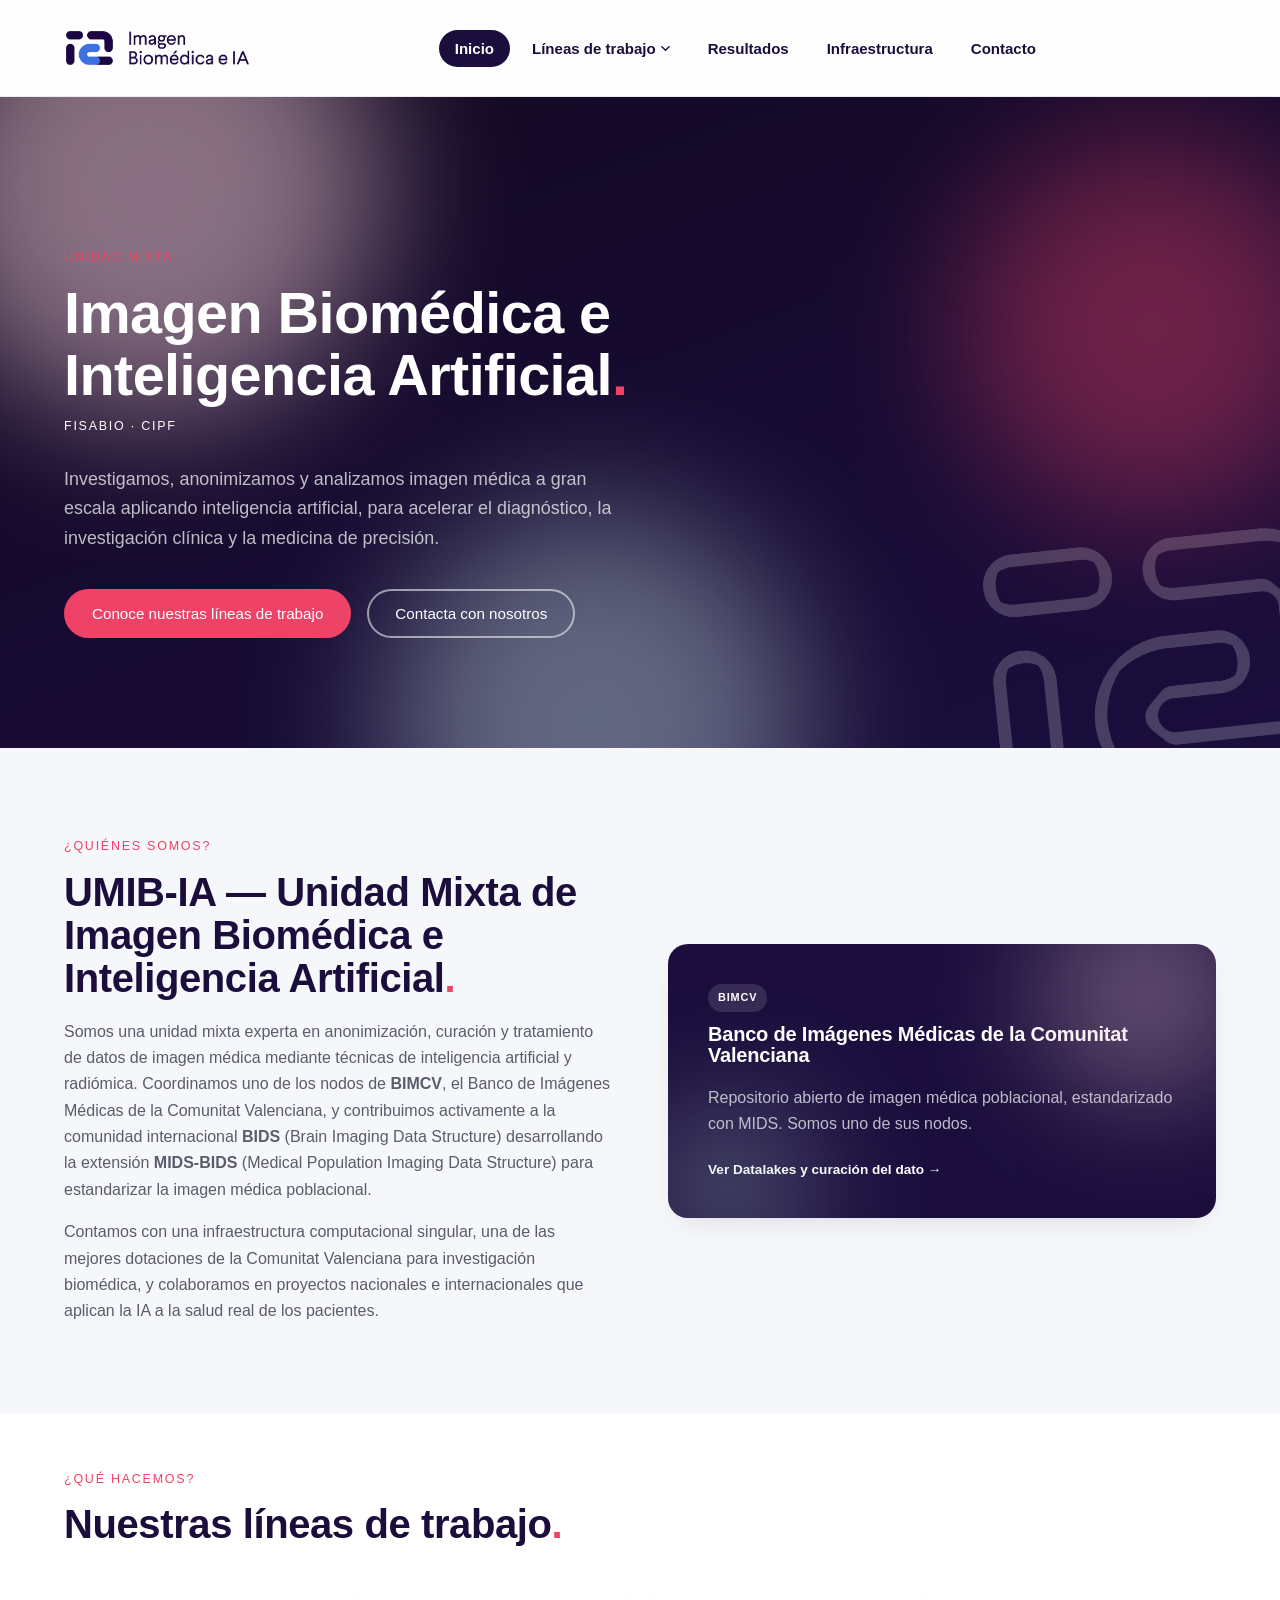
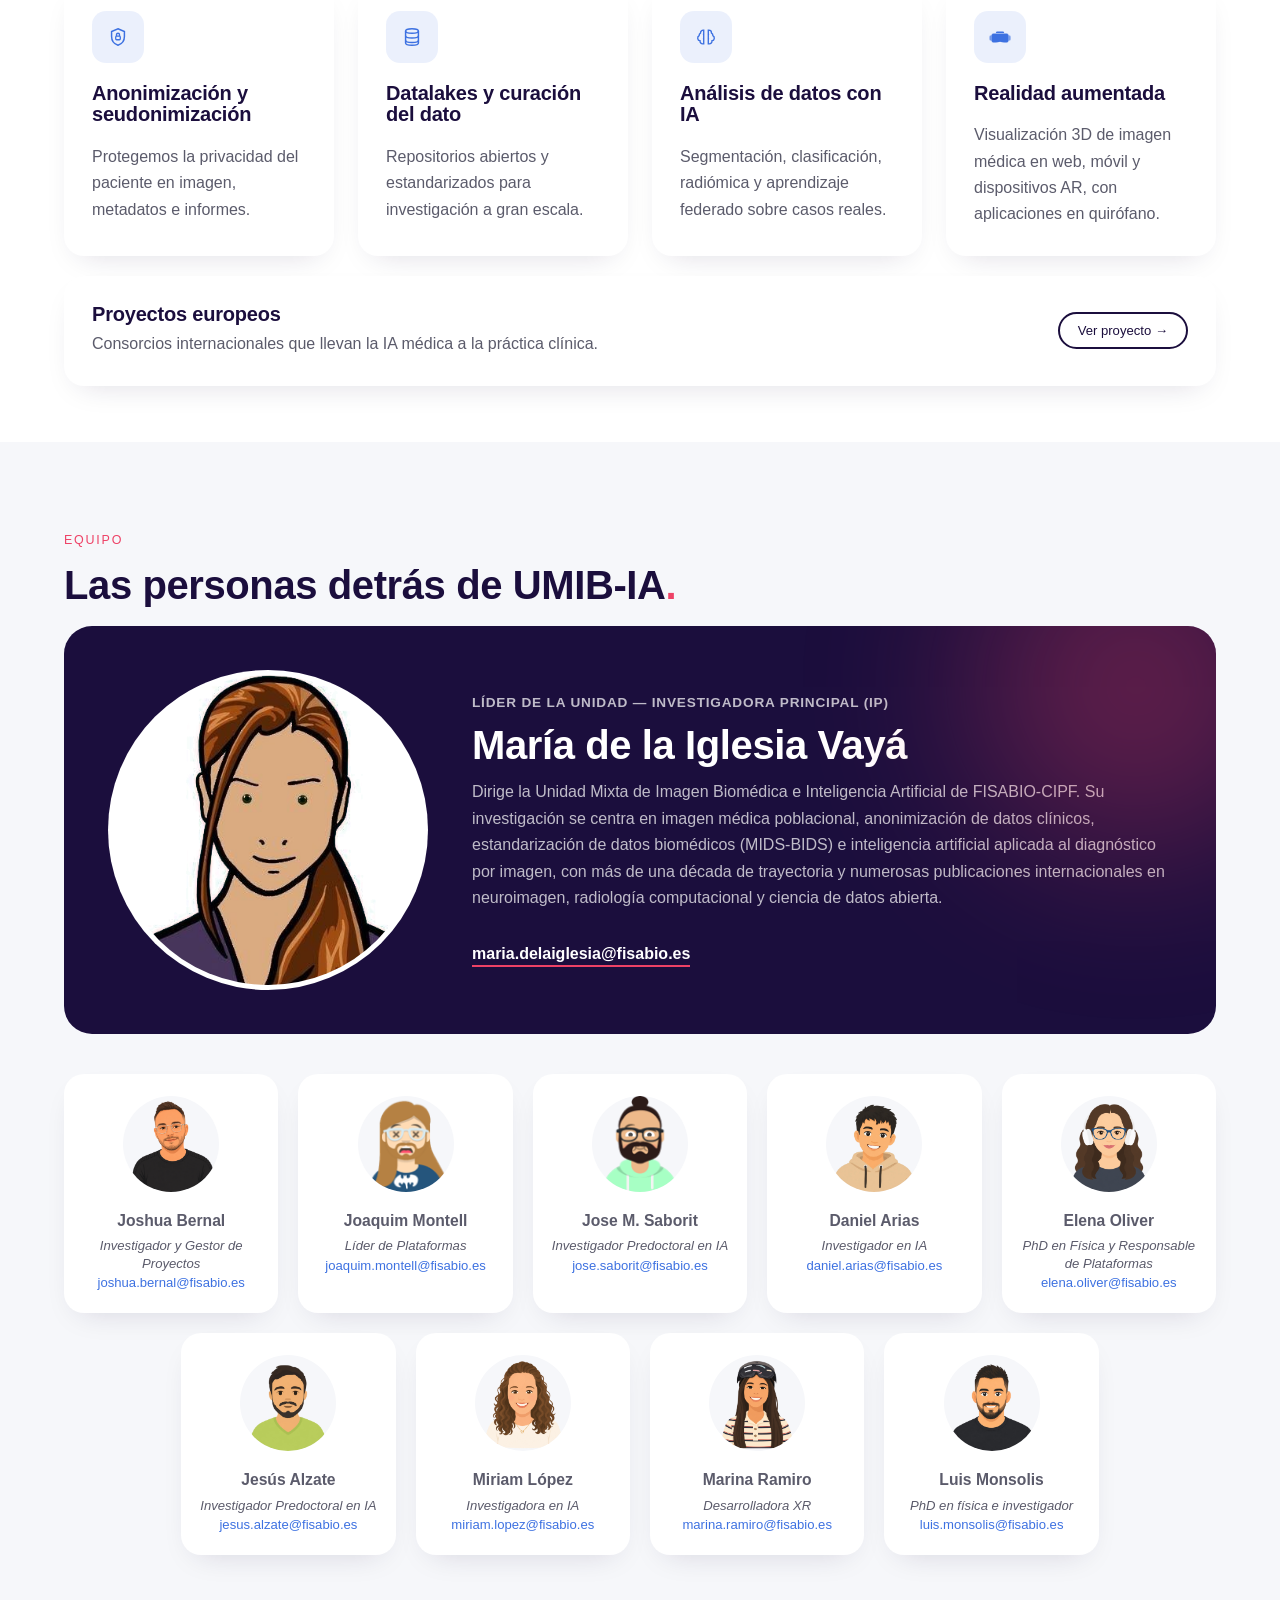
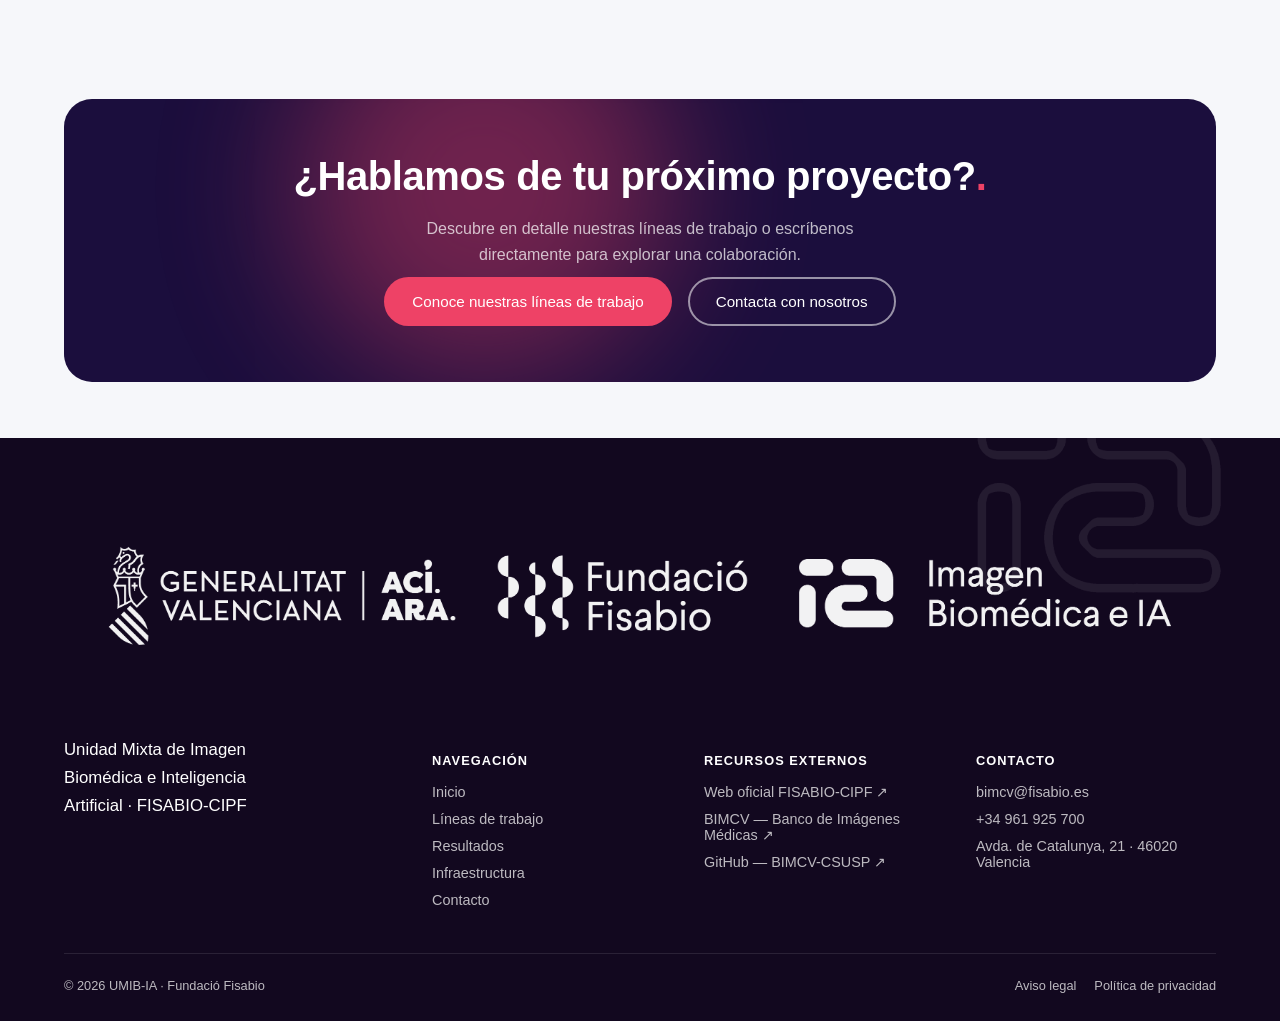
==== index.html @ a7b4ef49 "Añade páginas del sitio, estilos, equipo y assets de líneas de trabajo - Añade páginas principales (" ====
<!doctype html>
<html lang="es">
<head>
<meta charset="UTF-8">
<title>UMIB-IA — Imagen biomédica e inteligencia artificial · FISABIO-CIPF</title>
<meta name="description" content="UMIB-IA es la Unidad Mixta de Imagen Biomédica e Inteligencia Artificial de FISABIO-CIPF, experta en anonimización, curación y análisis de imagen médica mediante IA y radiómica. Es un nodo de BIMCV y desarrolla el estándar MIDS-BIDS.">
<meta name="viewport" content="width=device-width, initial-scale=1">
<link rel="icon" type="image/png" href="assets/marca/UMIBIA - color.png">
<link rel="stylesheet" href="css/styles.css">
</head>
<body>

<nav class="nav">
  <div class="wrap">
    <a href="index.html" class="nav__logo"><img src="assets/marca/UMIBIA - color.png" alt="UMIB-IA — Imagen Biomédica e IA"></a>
    <ul class="nav__links">
      <li class="nav__item"><a href="index.html" class="nav__link" aria-current="page">Inicio</a></li>
      <li class="nav__item">
        <a href="lineas-de-trabajo.html" class="nav__link">Líneas de trabajo
          <svg class="chev" viewBox="0 0 10 6" fill="none"><path d="M1 1l4 4 4-4" stroke="currentColor" stroke-width="1.6" stroke-linecap="round"/></svg>
        </a>
        <div class="nav__submenu">
          <a href="lineas-de-trabajo/anonimizacion.html">Anonimización y seudonimización</a>
          <a href="lineas-de-trabajo/datalakes.html">Datalakes y curación del dato</a>
          <a href="lineas-de-trabajo/analisis-ia.html">Análisis de datos con IA</a>
          <a href="lineas-de-trabajo/realidad-aumentada.html">Realidad aumentada</a>
          <a href="lineas-de-trabajo/proyectos-europeos.html">Proyectos europeos</a>
        </div>
      </li>
      <li class="nav__item"><a href="resultados.html" class="nav__link">Resultados</a></li>
      <li class="nav__item"><a href="infraestructura.html" class="nav__link">Infraestructura</a></li>
      <li class="nav__item"><a href="contacto.html" class="nav__link">Contacto</a></li>
    </ul>
    <button class="nav__burger" aria-label="Abrir menú" aria-expanded="false"><span></span><span></span><span></span></button>
  </div>
  <div class="nav__mobile">
    <a href="index.html">Inicio</a>
    <button class="nav__accordion-toggle" aria-expanded="false">
      Líneas de trabajo
      <svg width="10" height="6" viewBox="0 0 10 6" fill="none"><path d="M1 1l4 4 4-4" stroke="currentColor" stroke-width="1.6" stroke-linecap="round"/></svg>
    </button>
    <div class="nav__accordion-panel">
      <a href="lineas-de-trabajo.html">Ver todas las líneas →</a>
      <a href="lineas-de-trabajo/anonimizacion.html">Anonimización y seudonimización</a>
      <a href="lineas-de-trabajo/datalakes.html">Datalakes y curación del dato</a>
      <a href="lineas-de-trabajo/analisis-ia.html">Análisis de datos con IA</a>
      <a href="lineas-de-trabajo/realidad-aumentada.html">Realidad aumentada</a>
      <a href="lineas-de-trabajo/proyectos-europeos.html">Proyectos europeos</a>
    </div>
    <a href="resultados.html">Resultados</a>
    <a href="infraestructura.html">Infraestructura</a>
    <a href="contacto.html">Contacto</a>
  </div>
</nav>

<!-- ===================== HERO ===================== -->
<header class="cover hero">
  <div class="cover__blobs" aria-hidden="true"><img src="assets/marca/icon-outline-white.png" alt="" class="cover__mark">
    <div class="blob blob--1"></div><div class="blob blob--2"></div><div class="blob blob--3"></div>
  </div>
  <div class="wrap">
    <p class="eyebrow hero__eyebrow reveal">UNIDAD MIXTA</p>
    <h1 class="reveal dot-accent"><span class="hero-line">Imagen Biomédica e</span><br><span class="hero-line">Inteligencia Artificial</span></h1>
    <p class="hero__org reveal">FISABIO · CIPF</p>
    <p class="hero__subtitle reveal">Investigamos, anonimizamos y analizamos imagen médica a gran escala aplicando inteligencia artificial, para acelerar el diagnóstico, la investigación clínica y la medicina de precisión.</p>
    <div class="hero__ctas reveal">
      <a href="lineas-de-trabajo.html" class="btn btn-primary">Conoce nuestras líneas de trabajo</a>
      <a href="contacto.html" class="btn btn-outline-light">Contacta con nosotros</a>
    </div>
  </div>
</header>

<!-- ===================== QUIÉNES SOMOS ===================== -->
<section class="section">
  <div class="wrap split">
    <div class="reveal">
      <p class="eyebrow">¿QUIÉNES SOMOS?</p>
      <h2 class="dot-accent">UMIB-IA — Unidad Mixta de Imagen Biomédica e Inteligencia Artificial</h2>
      <p>Somos una unidad mixta experta en anonimización, curación y tratamiento de datos de imagen médica mediante técnicas de inteligencia artificial y radiómica. Coordinamos uno de los nodos de <strong>BIMCV</strong>, el Banco de Imágenes Médicas de la Comunitat Valenciana, y contribuimos activamente a la comunidad internacional <strong>BIDS</strong> (Brain Imaging Data Structure) desarrollando la extensión <strong>MIDS-BIDS</strong> (Medical Population Imaging Data Structure) para estandarizar la imagen médica poblacional.</p>
      <p>Contamos con una infraestructura computacional singular, una de las mejores dotaciones de la Comunitat Valenciana para investigación biomédica, y colaboramos en proyectos nacionales e internacionales que aplican la IA a la salud real de los pacientes.</p>
    </div>
    <div class="reveal" aria-hidden="true">
      <div class="card" style="background:var(--navy-800);color:#fff;position:relative;overflow:hidden;padding:40px;">
        <div style="position:absolute;width:220px;height:220px;border-radius:50%;background:var(--rose);filter:blur(60px);opacity:.35;top:-60px;right:-40px;"></div>
        <div style="position:absolute;width:180px;height:180px;border-radius:50%;background:var(--skyblue);filter:blur(60px);opacity:.3;bottom:-60px;left:-30px;"></div>
        <p class="tag" style="background:rgba(255,255,255,0.12);color:#fff;">BIMCV</p>
        <h3 style="color:#fff;">Banco de Imágenes Médicas de la Comunitat Valenciana</h3>
        <p style="color:var(--text-on-dark-secondary);">Repositorio abierto de imagen médica poblacional, estandarizado con MIDS. Somos uno de sus nodos.</p>
        <a href="lineas-de-trabajo/datalakes.html" class="link-ext" style="color:#fff;margin-top:8px;display:inline-flex;">Ver Datalakes y curación del dato →</a>
      </div>
    </div>
  </div>
</section>

<!-- ===================== QUÉ HACEMOS ===================== -->
<section class="section section--tight" style="background:var(--card);">
  <div class="wrap">
    <p class="eyebrow reveal">¿QUÉ HACEMOS?</p>
    <h2 class="reveal dot-accent">Nuestras líneas de trabajo</h2>
    <div class="grid grid-4 stagger" style="margin-top:36px;">
      <a href="lineas-de-trabajo/anonimizacion.html" class="card line-card reveal">
        <div class="line-card__icon"><svg width="22" height="22" viewBox="0 0 24 24" fill="none"><path d="M12 3l7 3v5.5c0 4.6-3 8.2-7 9.5-4-1.3-7-4.9-7-9.5V6l7-3z" stroke="currentColor" stroke-width="1.6"/><rect x="9.5" y="11" width="5" height="4" rx="1" stroke="currentColor" stroke-width="1.4"/><path d="M10.3 11V9.6a1.7 1.7 0 0 1 3.4 0V11" stroke="currentColor" stroke-width="1.4"/></svg></div>
        <h3>Anonimización y seudonimización</h3>
        <p>Protegemos la privacidad del paciente en imagen, metadatos e informes.</p>
      </a>
      <a href="lineas-de-trabajo/datalakes.html" class="card line-card reveal">
        <div class="line-card__icon"><svg width="22" height="22" viewBox="0 0 24 24" fill="none"><ellipse cx="12" cy="5.5" rx="7" ry="2.5" stroke="currentColor" stroke-width="1.6"/><path d="M5 5.5v5c0 1.4 3.1 2.5 7 2.5s7-1.1 7-2.5v-5" stroke="currentColor" stroke-width="1.6"/><path d="M5 10.5v5c0 1.4 3.1 2.5 7 2.5s7-1.1 7-2.5v-5" stroke="currentColor" stroke-width="1.6"/><path d="M5 15.5v3c0 1.4 3.1 2.5 7 2.5s7-1.1 7-2.5v-3" stroke="currentColor" stroke-width="1.6"/></svg></div>
        <h3>Datalakes y curación del dato</h3>
        <p>Repositorios abiertos y estandarizados para investigación a gran escala.</p>
      </a>
      <a href="lineas-de-trabajo/analisis-ia.html" class="card line-card reveal">
        <div class="line-card__icon"><svg width="22" height="22" viewBox="0 0 24 24" fill="none"><path d="M9 4.5a3 3 0 0 0-3 3v.2A3 3 0 0 0 4.5 10.5a3 3 0 0 0 1 5.6 3 3 0 0 0 3 3.4h1V4.5H9z" stroke="currentColor" stroke-width="1.5"/><path d="M15 4.5a3 3 0 0 1 3 3v.2a3 3 0 0 1 1.5 2.8 3 3 0 0 1-1 5.6 3 3 0 0 1-3 3.4h-1V4.5h.5z" stroke="currentColor" stroke-width="1.5"/><circle cx="9.2" cy="9" r=".7" fill="currentColor"/><circle cx="14.8" cy="9" r=".7" fill="currentColor"/><circle cx="9.2" cy="14" r=".7" fill="currentColor"/><circle cx="14.8" cy="14" r=".7" fill="currentColor"/></svg></div>
        <h3>Análisis de datos con IA</h3>
        <p>Segmentación, clasificación, radiómica y aprendizaje federado sobre casos reales.</p>
      </a>
      <!-- <a href="lineas-de-trabajo/realidad-aumentada.html" class="card line-card reveal">
        <div class="line-card__icon"><svg width="22" height="22" viewBox="0 0 24 24" fill="none"><rect x="2" y="9" width="20" height="6" rx="3" stroke="currentColor" stroke-width="1.6"/><circle cx="7.5" cy="12" r="1.7" stroke="currentColor" stroke-width="1.3"/><circle cx="16.5" cy="12" r="1.7" stroke="currentColor" stroke-width="1.3"/><path d="M2 11.3l-1.6-.4M22 11.3l1.6-.4" stroke="currentColor" stroke-width="1.4" stroke-linecap="round"/><path d="M6.3 10.8h2.4M15.3 10.8h2.4" stroke="currentColor" stroke-width=".9" stroke-linecap="round"/></svg></div>
        <h3>Realidad aumentada</h3>
        <p>Visualización 3D de imagen médica en web, móvil y dispositivos AR, con aplicaciones en quirófano.</p>
      </a> -->
      <a href="lineas-de-trabajo/realidad-aumentada.html" class="card line-card reveal">
        <div class="line-card__icon">
          <span class="icon-mask" role="img" aria-label="Realidad Aumentada" style="-webkit-mask-image:url('assets/linea-4-realidad-aumentada/ar.png');mask-image:url('assets/linea-4-realidad-aumentada/ar.png');"></span>
        </div>
        <h3>Realidad aumentada</h3>
        <p>Visualización 3D de imagen médica en web, móvil y dispositivos AR, con aplicaciones en quirófano.</p>
      </a>
    </div>
    <div class="reveal" style="margin-top:20px;">
      <a href="lineas-de-trabajo/proyectos-europeos.html" class="card" style="display:flex;align-items:center;justify-content:space-between;gap:20px;flex-wrap:wrap;">
        <div>
          <h3 style="margin-bottom:6px;">Proyectos europeos</h3>
          <p style="margin:0;">Consorcios internacionales que llevan la IA médica a la práctica clínica.</p>
        </div>
        <span class="btn btn-outline-dark btn-sm">Ver proyecto →</span>
      </a>
    </div>
  </div>
</section>

<!-- ===================== EQUIPO ===================== -->
<section class="section">
  <div class="wrap">
    <p class="eyebrow reveal">EQUIPO</p>
    <h2 class="reveal dot-accent">Las personas detrás de UMIB-IA</h2>

    <div class="team-lead reveal">
      <div class="team-lead__portrait">
        <img src="assets/equipo/maria-de-la-iglesia-vaya.png" alt="María de la Iglesia Vayá">
      </div>
      <div>
        <p class="team-lead__role">Líder de la Unidad — Investigadora Principal (IP)</p>
        <h2>María de la Iglesia Vayá</h2>
        <p>Dirige la Unidad Mixta de Imagen Biomédica e Inteligencia Artificial de FISABIO-CIPF. Su investigación se centra en imagen médica poblacional, anonimización de datos clínicos, estandarización de datos biomédicos (MIDS-BIDS) e inteligencia artificial aplicada al diagnóstico por imagen, con más de una década de trayectoria y numerosas publicaciones internacionales en neuroimagen, radiología computacional y ciencia de datos abierta.</p>
        <a href="mailto:maria.delaiglesia@fisabio.es" class="team-lead__email">maria.delaiglesia@fisabio.es</a>
      </div>
    </div>

    <div class="team-grid stagger">
      <div class="card team-card reveal">
        <div class="team-card__portrait"><img src="assets/equipo/joshua-bernal.png" alt="Joshua Bernal"></div>
        <p class="team-card__name">Joshua Bernal</p><p class="team-card__role">Investigador y Gestor de Proyectos</p><p class="team-card__email">joshua.bernal@fisabio.es</p>
      </div>
      <div class="card team-card reveal">
        <div class="team-card__portrait"><img src="assets/equipo/joaquim-montell.png" alt="Joaquim Montell"></div>
        <p class="team-card__name">Joaquim Montell</p><p class="team-card__role">Líder de Plataformas</p><p class="team-card__email">joaquim.montell@fisabio.es</p>
      </div>
      <div class="card team-card reveal">
        <div class="team-card__portrait"><img src="assets/equipo/jose-m-saborit.png" alt="Jose M. Saborit"></div>
        <p class="team-card__name">Jose M. Saborit</p><p class="team-card__role">Investigador Predoctoral en IA</p><p class="team-card__email">jose.saborit@fisabio.es</p>
      </div>
      <div class="card team-card reveal">
        <div class="team-card__portrait"><img src="assets/equipo/daniel-arias.png" alt="Daniel Arias"></div>
        <p class="team-card__name">Daniel Arias</p><p class="team-card__role">Investigador en IA</p><p class="team-card__email">daniel.arias@fisabio.es</p>
      </div>
      <!-- <div class="card team-card reveal">
        <div class="team-card__portrait"><img src="assets/equipo/isabel.png" alt="Isabel Echeverri"></div>
        <p class="team-card__name">Isabel</p><p class="team-card__role">Cargo — pendiente</p><p class="team-card__email">isabel@fisabio.es</p>
      </div>
      <div class="card team-card reveal">
        <div class="team-card__portrait"><img src="assets/equipo/marisa-caparros.png" alt="Marisa Caparrós"></div>
        <p class="team-card__name">Marisa Caparrós</p><p class="team-card__role">Cargo — pendiente</p><p class="team-card__email">marisa.caparros@fisabio.es</p>
      </div> -->
      <div class="card team-card reveal">
        <div class="team-card__portrait"><img src="assets/equipo/elena-oliver.png" alt="Elena Oliver"></div>
        <p class="team-card__name">Elena Oliver</p><p class="team-card__role">PhD en Física y Responsable de Plataformas</p><p class="team-card__email">elena.oliver@fisabio.es</p>
      </div>
      <div class="card team-card reveal">
        <div class="team-card__portrait"><img src="assets/equipo/jesus-alzate.png" alt="Jesús Alzate"></div>
        <p class="team-card__name">Jesús Alzate</p><p class="team-card__role">Investigador Predoctoral en IA</p><p class="team-card__email">jesus.alzate@fisabio.es</p>
      </div>
      <div class="card team-card reveal">
        <div class="team-card__portrait"><img src="assets/equipo/miriam-lopez.png" alt="Miriam López"></div>
        <p class="team-card__name">Miriam López</p><p class="team-card__role">Investigadora en IA</p><p class="team-card__email">miriam.lopez@fisabio.es</p>
      </div>
      <div class="card team-card reveal">
        <div class="team-card__portrait"><img src="assets/equipo/marina-ramiro.png" alt="Marina Ramiro"></div>
        <p class="team-card__name">Marina Ramiro</p><p class="team-card__role">Desarrolladora XR</p><p class="team-card__email">marina.ramiro@fisabio.es</p>
      </div>
      <div class="card team-card reveal">
        <div class="team-card__portrait"><img src="assets/equipo/luis-monsolis.png" alt="Luis Monsolis"></div>
        <p class="team-card__name">Luis Monsolis</p><p class="team-card__role">PhD en física e investigador</p><p class="team-card__email">luis.monsolis@fisabio.es</p>
      </div>
      <!-- <div class="card team-card reveal">
        <div class="team-card__portrait"><img src="assets/equipo/luis-artieda.png" alt="Luis Artieda"></div>
        <p class="team-card__name">Luis Artieda</p><p class="team-card__role">Cargo — pendiente</p><p class="team-card__email">luis.artieda@fisabio.es</p>
      </div> -->
    </div>
  </div>
</section>

<!-- ===================== CTA FINAL ===================== -->
<section class="section section--tight">
  <div class="wrap">
    <div class="cta-band reveal">
      <div class="cover__blobs" aria-hidden="true"><div class="blob blob--2" style="top:-100px;left:20%;"></div></div>
      <h2 class="dot-accent">¿Hablamos de tu próximo proyecto?</h2>
      <p style="color:var(--text-on-dark-secondary);max-width:52ch;margin:0 auto 8px;">Descubre en detalle nuestras líneas de trabajo o escríbenos directamente para explorar una colaboración.</p>
      <div class="cta-band__actions">
        <a href="lineas-de-trabajo.html" class="btn btn-primary">Conoce nuestras líneas de trabajo</a>
        <a href="contacto.html" class="btn btn-outline-light">Contacta con nosotros</a>
      </div>
    </div>
  </div>
</section>

<!-- ===================== FOOTER ===================== -->
<footer class="footer"><img src="assets/marca/icon-outline-white.png" alt="" class="footer__mark">
  <div class="wrap">
    <div class="footer__logos">
      <img src="assets/marca/Convivencia 1 - UMIBIA - blanco - sin Barra.png" alt="Generalitat Valenciana · ACI·ARA · Fundació Fisabio · Imagen Biomédica e IA">
    </div>
    <div class="footer__grid">
      <div><p class="footer__tagline">Unidad Mixta de Imagen Biomédica e Inteligencia Artificial · FISABIO-CIPF</p></div>
      <div>
        <h4>Navegación</h4>
        <ul>
          <li><a href="index.html">Inicio</a></li>
          <li><a href="lineas-de-trabajo.html">Líneas de trabajo</a></li>
          <li><a href="resultados.html">Resultados</a></li>
          <li><a href="infraestructura.html">Infraestructura</a></li>
          <li><a href="contacto.html">Contacto</a></li>
        </ul>
      </div>
      <div>
        <h4>Recursos externos</h4>
        <ul>
          <li><a href="https://fisabio.san.gva.es/es/apoyo-a-la-investigacion/plataformas-y-servicios-cientifico-tecnicos/servicios-cientifico-tecnologicos/fisabio-cipf/" target="_blank" rel="noopener">Web oficial FISABIO-CIPF ↗</a></li>
          <li><a href="https://bimcv.cipf.es/" target="_blank" rel="noopener">BIMCV — Banco de Imágenes Médicas ↗</a></li>
          <li><a href="https://github.com/BIMCV-CSUSP" target="_blank" rel="noopener">GitHub — BIMCV-CSUSP ↗</a></li>
        </ul>
      </div>
      <div>
        <h4>Contacto</h4>
        <ul>
          <li><a href="mailto:bimcv@fisabio.es">bimcv@fisabio.es</a></li>
          <li>+34 961 925 700</li>
          <li>Avda. de Catalunya, 21 · 46020 Valencia</li>
        </ul>
      </div>
    </div>
    <div class="footer__bottom">
      <span>© <span data-year>2026</span> UMIB-IA · Fundació Fisabio</span>
      <span><a href="https://fisabio.san.gva.es/es/aviso-legal/" target="_blank" rel="noopener">Aviso legal</a><a href="https://fisabio.san.gva.es/es/fisabio/fisabio-abierta-portal-de-transparencia/proteccion-de-datos-y-privacidad/ejercicio-de-derechos/" target="_blank" rel="noopener">Política de privacidad</a></span>
    </div>
  </div>
</footer>

<script src="js/main.js"></script>
</body>
</html>
---- css/styles.css ----
/* ==========================================================================
   UMIB-IA — Unidad Mixta de Imagen Biomédica e Inteligencia Artificial
   Hoja de estilos global
   Paleta: navy #170B33/#1B0643 (extraído del logotipo oficial) + azul de marca
   #3D71E1 (color real del icono "i2") + coral/rosa/azul-gris como acentos
   decorativos secundarios (lectura del PDF corporativo, Sección 2 del README).
   ========================================================================== */

:root{
  /* Marca */
  --navy-950: #12081F;
  --navy-900: #170B33;
  --navy-800: #1B0E3D;
  --navy-700: #241457;
  --blue-brand: #3D71E1;
  --blue-brand-light: #6E97EB;
  --coral: #EE4266;
  --coral-dark: #D6335A;
  --rose: #E8C4CE;
  --skyblue: #B9D3D9;

  /* Superficies */
  --bg-light: #F6F7FA;
  --card: #FFFFFF;
  --border: rgba(27,14,61,0.08);

  /* Texto */
  --text-dark: #1B0E3D;
  --text-secondary: #5B5B6B;
  --text-on-dark: #FFFFFF;
  --text-on-dark-secondary: rgba(255,255,255,0.72);

  /* Tipografía */
  --font-display: "Arial Black", "Helvetica Neue", Arial, sans-serif;
  --font-body: "Helvetica Neue", Arial, sans-serif;

  /* Ritmo */
  --radius-card: 20px;
  --radius-pill: 999px;
  --shadow-card: 0 12px 32px -16px rgba(27,14,61,0.18);
  --shadow-card-hover: 0 20px 44px -16px rgba(27,14,61,0.28);
  --maxw: 1200px;

  --dur: 420ms;
  --ease: cubic-bezier(.22,.61,.36,1);
}

@media (prefers-reduced-motion: reduce){
  :root{ --dur: 1ms; }
}

*, *::before, *::after{ box-sizing: border-box; }
html{ scroll-behavior: smooth; }
@media (prefers-reduced-motion: reduce){ html{ scroll-behavior: auto; } }

body{
  margin: 0;
  font-family: var(--font-body);
  color: var(--text-dark);
  background: var(--bg-light);
  -webkit-font-smoothing: antialiased;
  overflow-x: hidden;
}

img{ max-width: 100%; display: block; }
a{ color: inherit; text-decoration: none; }
ul{ margin: 0; padding: 0; list-style: none; }
button{ font-family: inherit; }

.wrap{
  max-width: var(--maxw);
  margin: 0 auto;
  padding: 0 24px;
}

.eyebrow{
  display: inline-flex;
  align-items: center;
  gap: 8px;
  font-family: var(--font-display);
  font-size: 12.5px;
  letter-spacing: 0.14em;
  text-transform: uppercase;
  color: var(--coral);
  margin: 0 0 14px;
}

h1, h2, h3{
  font-family: var(--font-display);
  font-weight: 900;
  line-height: 1.08;
  margin: 0 0 18px;
  letter-spacing: -0.01em;
}
h1{ font-size: clamp(2.1rem, 4.6vw, 3.6rem); }
h2{ font-size: clamp(1.7rem, 3.2vw, 2.5rem); }
h3{ font-size: 1.25rem; }

.dot-accent::after{
  content: ".";
  color: var(--coral);
}

p{ line-height: 1.65; color: var(--text-secondary); margin: 0 0 16px; }
p:last-child{ margin-bottom: 0; }

.section{ padding: 88px 0; }
.section--tight{ padding: 56px 0; }

/* ---------- Botones ---------- */
.btn{
  display: inline-flex;
  align-items: center;
  gap: 8px;
  font-family: var(--font-display);
  font-size: 0.95rem;
  padding: 14px 26px;
  border-radius: var(--radius-pill);
  border: 2px solid transparent;
  cursor: pointer;
  transition: transform var(--dur) var(--ease), box-shadow var(--dur) var(--ease), background var(--dur) var(--ease), color var(--dur) var(--ease);
  white-space: nowrap;
}
.btn:hover{ transform: translateY(-2px); }
.btn-primary{ background: var(--coral); color: #fff; }
.btn-primary:hover{ background: var(--coral-dark); box-shadow: 0 10px 24px -8px rgba(238,66,102,0.55); }
.btn-outline-light{ border-color: rgba(255,255,255,0.55); color: #fff; }
.btn-outline-light:hover{ background: rgba(255,255,255,0.12); }
.btn-outline-dark{ border-color: var(--navy-800); color: var(--navy-800); }
.btn-outline-dark:hover{ background: var(--navy-800); color: #fff; }
.btn-ghost-blue{ background: var(--blue-brand); color: #fff; }
.btn-ghost-blue:hover{ background: var(--navy-800); }
.btn-sm{ padding: 9px 18px; font-size: 0.82rem; }

/* ==========================================================================
   NAVEGACIÓN
   ========================================================================== */
.nav{
  position: sticky;
  top: 0;
  z-index: 100;
  background: rgba(255,255,255,0.85);
  backdrop-filter: blur(10px);
  -webkit-backdrop-filter: blur(10px);
  border-bottom: 1px solid var(--border);
}
.nav .wrap{
  display: flex;
  align-items: center;
  justify-content: space-between;
  height: 96px;
  gap: 24px;
}
.nav__logo{ flex-shrink: 0; }
.nav__logo img{ height: 38px; width: auto; display: block; }
.nav__links{
  display: flex;
  align-items: center;
  gap: 6px;
  flex: 1;
  justify-content: center;
}
.nav__item{ position: relative; }
.nav__link{
  display: flex;
  align-items: center;
  gap: 5px;
  padding: 10px 16px;
  border-radius: var(--radius-pill);
  font-size: 0.94rem;
  font-weight: 700;
  color: var(--text-dark);
  transition: background var(--dur) var(--ease), color var(--dur) var(--ease);
}
.nav__link:hover, .nav__link[aria-current="page"]{ background: var(--navy-800); color: #fff; }
.nav__link .chev{ width: 9px; height: 9px; transition: transform var(--dur) var(--ease); }
.nav__item:hover .nav__link .chev{ transform: rotate(180deg); }

.nav__submenu{
  position: absolute;
  top: calc(100% + 10px);
  left: 50%;
  transform: translateX(-50%) translateY(6px);
  min-width: 300px;
  background: var(--card);
  border-radius: 16px;
  box-shadow: var(--shadow-card-hover);
  padding: 10px;
  opacity: 0;
  visibility: hidden;
  transition: opacity var(--dur) var(--ease), transform var(--dur) var(--ease), visibility var(--dur);
}
.nav__item:hover .nav__submenu{
  opacity: 1;
  visibility: visible;
  transform: translateX(-50%) translateY(0);
}
.nav__submenu a{
  display: block;
  padding: 11px 14px;
  border-radius: 10px;
  font-size: 0.9rem;
  font-weight: 600;
  color: var(--text-dark);
}
.nav__submenu a:hover{ background: var(--bg-light); color: var(--blue-brand); }

.nav__mobile{ display: none; }
.nav__burger{
  display: none;
  width: 40px; height: 40px;
  border: none; background: transparent;
  cursor: pointer;
  flex-direction: column;
  align-items: center; justify-content: center;
  gap: 5px;
}
.nav__burger span{ width: 22px; height: 2px; background: var(--navy-800); border-radius: 2px; transition: transform var(--dur) var(--ease), opacity var(--dur) var(--ease); }
.nav__burger[aria-expanded="true"] span:nth-child(1){ transform: translateY(7px) rotate(45deg); }
.nav__burger[aria-expanded="true"] span:nth-child(2){ opacity: 0; }
.nav__burger[aria-expanded="true"] span:nth-child(3){ transform: translateY(-7px) rotate(-45deg); }

@media (max-width: 900px){
  .nav__links{ display: none; }
  .nav__burger{ display: flex; }
  .nav__mobile{
    display: block;
    position: fixed; inset: 96px 0 0 0;
    background: var(--card);
    padding: 12px 20px 32px;
    overflow-y: auto;
    transform: translateY(-8px);
    opacity: 0;
    visibility: hidden;
    transition: opacity var(--dur) var(--ease), transform var(--dur) var(--ease), visibility var(--dur);
    z-index: 99;
  }
  .nav__mobile.is-open{ opacity: 1; visibility: visible; transform: translateY(0); }
  .nav__mobile a, .nav__mobile button{
    width: 100%; text-align: left;
    display: flex; align-items: center; justify-content: space-between;
    padding: 16px 4px; font-weight: 700; font-size: 1.05rem;
    border-bottom: 1px solid var(--border);
    background: none; border-left: none; border-right: none; border-top: none;
    color: var(--text-dark); cursor: pointer;
  }
  .nav__mobile .nav__accordion-panel{
    max-height: 0; overflow: hidden;
    transition: max-height var(--dur) var(--ease);
  }
  .nav__mobile .nav__accordion-panel.is-open{ max-height: 480px; }
  .nav__mobile .nav__accordion-panel a{ padding-left: 18px; font-weight: 500; font-size: 0.96rem; border-bottom: none; }
}

/* ==========================================================================
   HERO / PORTADAS OSCURAS
   ========================================================================== */
.cover{
  position: relative;
  background: linear-gradient(160deg, var(--navy-950), var(--navy-900) 55%, var(--navy-800));
  color: #fff;
  overflow: hidden;
  isolation: isolate;
}
.cover__blobs{ position: absolute; inset: 0; z-index: -1; }
.blob{
  position: absolute;
  border-radius: 50%;
  filter: blur(70px);
  opacity: 0.55;
}
.blob--1{ width: 460px; height: 460px; background: var(--rose); top: -140px; left: -80px; }
.blob--2{ width: 380px; height: 380px; background: var(--coral); top: 40px; right: -60px; opacity: 0.4; }
.blob--3{ width: 420px; height: 420px; background: var(--skyblue); bottom: -180px; left: 30%; opacity: 0.45; }

/* Marca decorativa: icono "i2" en versión de solo contorno (sin texto),
   usado como motivo gráfico de fondo — ver Sección 2.3 del README. */
.cover__mark{
  position: absolute;
  width: 340px;
  height: auto;
  right: -70px;
  bottom: -50px;
  opacity: 0.16;
  transform: rotate(-6deg);
  pointer-events: none;
}
.footer__mark{
  position: absolute;
  width: 260px;
  height: auto;
  right: 4%;
  top: -30px;
  opacity: 0.08;
  pointer-events: none;
}

.hero{ padding: 150px 0 110px; }
.hero .cover__mark{ width: 380px; right: -80px; bottom: -60px; opacity: 0.2; }
.hero-line{ white-space: nowrap; }
@media (max-width: 480px){
  .hero-line{ white-space: normal; }
}
.hero__eyebrow{ color: var(--coral); }
.hero h1{ color: #fff; max-width: 15ch; }
.hero__org{
  font-family: var(--font-display);
  font-size: 12.5px;
  letter-spacing: 0.14em;
  text-transform: uppercase;
  color: #fff;
  margin: -8px 0 28px;
}
.hero__subtitle{ color: var(--text-on-dark-secondary); max-width: 56ch; font-size: 1.12rem; margin-bottom: 36px; }
.hero__ctas{ display: flex; gap: 16px; flex-wrap: wrap; }

.page-cover{ padding: 118px 0 76px; }
.page-cover h1{ color: #fff; max-width: 22ch; }
.page-cover__intro{ color: var(--text-on-dark-secondary); max-width: 62ch; font-size: 1.08rem; }
.page-cover__breadcrumb{ font-size: 0.85rem; color: var(--text-on-dark-secondary); margin-bottom: 18px; }
.page-cover__breadcrumb a:hover{ color: #fff; }

/* ==========================================================================
   TARJETAS
   ========================================================================== */
.card{
  display: block;
  background: var(--card);
  border-radius: var(--radius-card);
  box-shadow: var(--shadow-card);
  padding: 28px;
  transition: transform var(--dur) var(--ease), box-shadow var(--dur) var(--ease);
}
.card:hover{ transform: translateY(-4px); box-shadow: var(--shadow-card-hover); }

.card--dark{
  background: var(--navy-800);
  color: #fff;
}
.card--dark p{ color: var(--text-on-dark-secondary); }
.card--dark h2, .card--dark h3{ color: #fff; }

.grid{
  display: grid;
  gap: 24px;
}
.grid-2{ grid-template-columns: repeat(2, 1fr); }
.grid-3{ grid-template-columns: repeat(3, 1fr); }
.grid-4{ grid-template-columns: repeat(4, 1fr); }
@media (max-width: 980px){ .grid-3, .grid-4{ grid-template-columns: repeat(2, 1fr); } }
@media (max-width: 640px){ .grid-2, .grid-3, .grid-4{ grid-template-columns: 1fr; } }

.block-num{
  font-family: var(--font-display);
  color: var(--coral);
  font-size: 2rem;
  line-height: 1;
  margin-bottom: 10px;
  display: block;
}

.tag{
  display: inline-block;
  font-size: 0.68rem;
  font-weight: 800;
  letter-spacing: 0.08em;
  text-transform: uppercase;
  color: var(--blue-brand);
  background: rgba(61,113,225,0.1);
  padding: 5px 10px;
  border-radius: var(--radius-pill);
  margin-bottom: 12px;
}

.media-frame{
  border-radius: 14px;
  overflow: hidden;
  background: #fff;
  margin-bottom: 18px;
  aspect-ratio: 16/10;
  display: flex; align-items: center; justify-content: center;
}
.media-frame img, .media-frame video{ width: 100%; height: 100%; object-fit: cover; }
.media-frame.contain img{ object-fit: contain; }
.media-frame--sq{ aspect-ratio: 1/1; }
.media-frame--logo{ padding: 48px; }

.placeholder-shot{
  width: 100%; height: 100%;
  display: flex; align-items: center; justify-content: center;
  text-align: center;
  padding: 18px;
  color: var(--text-secondary);
  font-size: 0.78rem;
  background:
    repeating-linear-gradient(135deg, rgba(27,14,61,0.05) 0 10px, transparent 10px 20px);
}

/* ==========================================================================
   ANIMACIÓN SCROLL-REVEAL
   ========================================================================== */
.reveal{
  opacity: 0;
  transform: translateY(26px);
  transition: opacity var(--dur) var(--ease), transform var(--dur) var(--ease);
}
.reveal.is-visible{ opacity: 1; transform: translateY(0); }
@media (prefers-reduced-motion: reduce){
  .reveal{ opacity: 1; transform: none; transition: none; }
}
.stagger > *{ transition-delay: calc(var(--i, 0) * 90ms); }

/* ==========================================================================
   CIFRAS CLAVE
   ========================================================================== */
.stats{
  display: grid;
  grid-template-columns: repeat(5, 1fr);
  gap: 18px;
}
@media (max-width: 980px){ .stats{ grid-template-columns: repeat(2, 1fr); } }
@media (max-width: 520px){ .stats{ grid-template-columns: 1fr 1fr; } }
.stat{ text-align: left; }
.stat__value{
  font-family: var(--font-display);
  font-size: clamp(2.1rem, 4vw, 2.8rem);
  color: var(--coral);
  line-height: 1;
  margin-bottom: 8px;
}
.stats--dark .stat__value{ color: var(--coral); }
.stat__label{ font-size: 0.92rem; color: var(--text-secondary); }
.stats--dark .stat__label{ color: var(--text-on-dark-secondary); }
.stat__icon{ width: 30px; height: 30px; margin-bottom: 14px; color: var(--blue-brand-light); }

/* ==========================================================================
   EQUIPO
   ========================================================================== */
.team-lead{
  display: grid;
  grid-template-columns: 320px 1fr;
  gap: 44px;
  align-items: center;
  background: var(--navy-800);
  color: #fff;
  border-radius: 28px;
  padding: 44px;
  margin-bottom: 40px;
  position: relative;
  overflow: hidden;
}
.team-lead::before{
  content: "";
  position: absolute; width: 320px; height: 320px; border-radius: 50%;
  background: var(--coral); filter: blur(90px); opacity: 0.35; top: -100px; right: -80px;
}
.team-lead__portrait{
  width: 100%; aspect-ratio: 1/1; border-radius: 50%;
  overflow: hidden; background: #fff;
  border: 5px solid rgba(255,255,255,0.15);
}
.team-lead__portrait img{ width: 100%; height: 100%; object-fit: cover; }
.team-lead__role{ color: var(--coral); font-weight: 800; font-size: 0.85rem; letter-spacing: 0.06em; text-transform: uppercase; margin-bottom: 10px; }
.team-lead h2{ color: #fff; margin-bottom: 12px; }
.team-lead p{ color: var(--text-on-dark-secondary); }
.team-lead__email{ margin-top: 18px; display: inline-flex; color: #fff; font-weight: 700; border-bottom: 2px solid var(--coral); padding-bottom: 2px; }
@media (max-width: 760px){ .team-lead{ grid-template-columns: 1fr; text-align: center; padding: 32px; } .team-lead__portrait{ max-width: 220px; margin: 0 auto; } }

.team-grid{
  display: flex;
  flex-wrap: wrap;
  justify-content: center;
  gap: 20px;
}
.team-grid .team-card{ flex: 0 0 calc(20% - 16px); }
@media (max-width: 900px){ .team-grid .team-card{ flex-basis: calc(33.333% - 13.334px); } }
@media (max-width: 640px){ .team-grid .team-card{ flex-basis: calc(50% - 10px); } }
.team-card{ text-align: center; padding: 22px 14px; }
.team-card__portrait{
  width: 96px; height: 96px; border-radius: 50%; overflow: hidden;
  margin: 0 auto 16px; background: var(--bg-light);
}
.team-card__portrait img{ width: 100%; height: 100%; object-fit: cover; }
.team-card__name{ font-weight: 800; font-size: 0.98rem; margin-bottom: 4px; }
.team-card__role{ font-size: 0.82rem; color: var(--text-secondary); font-style: italic; margin: 0; line-height: 1.3; }
.team-card__email{ font-size: 0.82rem; color: var(--blue-brand); margin: 2px 0 0; line-height: 1.3; }

/* ==========================================================================
   LÍNEAS DE TRABAJO — overview
   ========================================================================== */
.line-card{
  display: flex;
  flex-direction: column;
  height: 100%;
}
.line-card__icon{
  width: 52px; height: 52px;
  border-radius: 14px;
  background: rgba(61,113,225,0.1);
  color: var(--blue-brand);
  display: flex; align-items: center; justify-content: center;
  margin-bottom: 20px;
}
.line-card__num{ font-family: var(--font-display); color: var(--coral); font-size: 1.1rem; margin-bottom: 6px; }

/* Recolorea un icono PNG plano (negro sobre transparente) al mismo tono
   que los demás iconos SVG (currentColor), usando la imagen como máscara
   en vez de mostrar sus píxeles originales. */
.icon-mask{
  display: inline-block;
  width: 22px; height: 22px;
  background-color: currentColor;
  -webkit-mask-size: contain;
  mask-size: contain;
  -webkit-mask-repeat: no-repeat;
  mask-repeat: no-repeat;
  -webkit-mask-position: center;
  mask-position: center;
}
.line-card p{ flex: 1; }
.line-card .btn{ margin-top: 20px; align-self: flex-start; }

/* ==========================================================================
   PROYECTOS (tarjeta imagen-first)
   ========================================================================== */
.project-card{ display: flex; flex-direction: column; }
.project-card h3{ margin-bottom: 8px; }
.project-card p{ font-size: 0.95rem; }
.project-card__links{ margin-top: 16px; display: flex; gap: 10px; flex-wrap: wrap; }
.link-ext{
  font-size: 0.85rem; font-weight: 700; color: var(--blue-brand);
  display: inline-flex; align-items: center; gap: 5px;
}
.link-ext:hover{ color: var(--coral); }

/* ==========================================================================
   SUB-NAV lateral (Línea 3)
   ========================================================================== */
.subnav{
  display: flex; flex-wrap: wrap; gap: 10px;
  padding: 6px 0 0;
  position: sticky; top: 96px; z-index: 10;
  background: var(--bg-light);
  padding-bottom: 18px;
}
.subnav a{
  padding: 9px 16px; border-radius: var(--radius-pill);
  font-size: 0.85rem; font-weight: 700;
  background: var(--card); box-shadow: var(--shadow-card);
  color: var(--text-dark);
}
.subnav a:hover, .subnav a.is-active{ background: var(--navy-800); color: #fff; }

.subsection{ padding: 56px 0; }

/* ==========================================================================
   DIAGRAMAS / CÓDIGO
   ========================================================================== */
.flow{
  display: flex; align-items: center; gap: 14px; flex-wrap: wrap;
  padding: 26px; background: var(--navy-800); border-radius: 16px; color: #fff;
}
.flow__step{
  background: rgba(255,255,255,0.08);
  border: 1px solid rgba(255,255,255,0.14);
  padding: 12px 18px; border-radius: 12px; font-weight: 700; font-size: 0.92rem;
}
.flow__arrow{ color: var(--coral); font-size: 1.2rem; }

.code-block{
  background: var(--navy-950);
  color: #cfd6ff;
  border-radius: 16px;
  padding: 26px 28px;
  font-family: "SFMono-Regular", Consolas, Menlo, monospace;
  font-size: 0.84rem;
  line-height: 1.7;
  overflow-x: auto;
  white-space: pre;
}
.code-block .dim{ color: #7a80a8; }
.code-block .hl{ color: var(--coral); }

/* ==========================================================================
   RESULTADOS / PUBLICACIONES
   ========================================================================== */
.pub-filters{ display: flex; gap: 10px; flex-wrap: wrap; margin-bottom: 32px; }
.pub-filters input, .pub-filters select{
  font-family: inherit; font-size: 0.92rem;
  padding: 11px 16px; border-radius: var(--radius-pill);
  border: 1px solid var(--border); background: var(--card); color: var(--text-dark);
}
.pub-filters input{ flex: 1; min-width: 220px; }

.pub-year{
  border: 1px solid var(--border);
  border-radius: 16px;
  margin-bottom: 14px;
  overflow: hidden;
  background: var(--card);
}
.pub-year__head{
  display: flex; align-items: center; justify-content: space-between;
  padding: 18px 24px; cursor: pointer; user-select: none;
}
.pub-year__head h3{ margin: 0; font-family: var(--font-display); }
.pub-year__count{ font-size: 0.82rem; color: var(--text-secondary); font-weight: 600; }
.pub-year__chev{ transition: transform var(--dur) var(--ease); color: var(--blue-brand); }
.pub-year.is-open .pub-year__chev{ transform: rotate(180deg); }
.pub-year__body{ max-height: 0; overflow: hidden; transition: max-height var(--dur) var(--ease); }
.pub-year.is-open .pub-year__body{ max-height: 6000px; }
.pub-list{ padding: 0 24px 22px; }
.pub-item{ padding: 14px 0; border-top: 1px solid var(--border); font-size: 0.93rem; }
.pub-item:first-child{ border-top: none; }
.pub-item__title{ font-weight: 700; color: var(--text-dark); }
.pub-item__meta{ color: var(--text-secondary); font-size: 0.87rem; margin-top: 3px; }
.pub-item__doi{ display: inline-flex; margin-top: 6px; font-size: 0.82rem; font-weight: 700; color: var(--blue-brand); }
.pub-item__star{ color: var(--coral); margin-left: 4px; }
.pub-item[hidden]{ display: none; }

/* ==========================================================================
   FOOTER
   ========================================================================== */
.footer{ background: var(--navy-950); color: var(--text-on-dark-secondary); padding: 64px 0 28px; position: relative; overflow: hidden; }
.footer__logos{ margin-bottom: 46px; opacity: 0.95; }
.footer__logos img{ max-width: 100%; height: auto; }
.footer__grid{
  display: grid;
  grid-template-columns: 1.4fr 1fr 1fr 1fr;
  gap: 32px;
  padding-bottom: 34px;
  border-bottom: 1px solid rgba(255,255,255,0.1);
}
@media (max-width: 780px){ .footer__grid{ grid-template-columns: 1fr 1fr; } }
@media (max-width: 480px){ .footer__grid{ grid-template-columns: 1fr; } }
.footer__tagline{ font-family: var(--font-display); color: #fff; font-size: 1.05rem; max-width: 26ch; margin-bottom: 0; }
.footer h4{ color: #fff; font-size: 0.8rem; letter-spacing: 0.08em; text-transform: uppercase; margin-bottom: 16px; font-family: var(--font-display); }
.footer li{ margin-bottom: 11px; font-size: 0.9rem; }
.footer a:hover{ color: #fff; }
.footer__bottom{
  display: flex; justify-content: space-between; align-items: center; flex-wrap: wrap; gap: 12px;
  padding-top: 24px; font-size: 0.8rem;
}
.footer__bottom a{ margin-left: 18px; }

/* ==========================================================================
   FORMULARIO CONTACTO
   ========================================================================== */
.form-grid{ display: grid; grid-template-columns: 1fr 1fr; gap: 18px; }
.form-grid .full{ grid-column: 1 / -1; }
@media (max-width: 640px){ .form-grid{ grid-template-columns: 1fr; } }
.field{ display: flex; flex-direction: column; gap: 8px; }
.field label{ font-size: 0.85rem; font-weight: 700; color: var(--text-dark); }
.field input, .field select, .field textarea{
  font-family: inherit; font-size: 0.95rem;
  padding: 13px 16px; border-radius: 12px;
  border: 1.5px solid var(--border); background: var(--card); color: var(--text-dark);
}
.field input:focus, .field select:focus, .field textarea:focus{
  outline: none; border-color: var(--blue-brand);
}
.field--check{ flex-direction: row; align-items: flex-start; gap: 10px; }
.field--check input{ width: 18px; height: 18px; margin-top: 3px; padding: 0; }
.field--check label{ font-weight: 400; color: var(--text-secondary); font-size: 0.85rem; }

/* ==========================================================================
   CHART (curva ROC / SHAP) — paleta de datos validada (skill dataviz)
   ========================================================================== */
.viz-root{
  --surface-1: var(--card);
  --text-primary: var(--text-dark);
  --text-secondary-c: var(--text-secondary);
  --muted: #898781;
  --grid-line: #e7e6e0;
  --series-1: #2a78d6;
  --series-2: #eb6834;
  --series-3: #1baf7a;
  --baseline: #c3c2b7;
}
.chart-card{ padding: 28px; }
.chart-card__legend{ display: flex; gap: 18px; flex-wrap: wrap; margin-top: 14px; font-size: 0.82rem; color: var(--text-secondary); }
.chart-card__legend span{ display: inline-flex; align-items: center; gap: 6px; }
.chart-card__legend i{ width: 12px; height: 3px; border-radius: 2px; display: inline-block; }
.chart-tooltip{
  position: absolute; pointer-events: none;
  background: var(--navy-950); color: #fff; font-size: 0.76rem;
  padding: 6px 10px; border-radius: 8px; transform: translate(-50%, -120%);
  opacity: 0; transition: opacity 120ms; white-space: nowrap; z-index: 5;
}
.chart-tooltip.is-visible{ opacity: 1; }
.chart-svg-wrap{ position: relative; }
.roc-line{ fill: none; stroke-width: 1.6px; stroke-linecap: round; }
.roc-diag{ fill: none; stroke: var(--baseline); stroke-width: 1px; stroke-dasharray: 4 5; }
.roc-dot{ fill: var(--card); stroke-width: 1.5px; r: 3.5; cursor: pointer; }
.shap-bar{ transition: width var(--dur) var(--ease); }

/* ---------- Barras horizontales de métricas (bar-list) ---------- */
.bar-list{ display: flex; flex-direction: column; gap: 18px; }
.bar-row__top{ display: flex; justify-content: space-between; align-items: baseline; margin-bottom: 6px; }
.bar-row__label{ font-size: 0.85rem; font-weight: 700; color: var(--text-dark); }
.bar-row__value{ font-family: var(--font-display); font-weight: 800; color: var(--blue-brand); font-size: 0.95rem; }
.bar-row__track{ background: var(--bg-light); border-radius: 8px; height: 10px; overflow: hidden; }
.bar-row__fill{ height: 100%; width: 0; border-radius: 8px; background: var(--blue-brand); transition: width 900ms cubic-bezier(.22,.61,.36,1); }
.bar-row__note{ font-size: 0.78rem; color: var(--text-secondary); margin-top: 6px; }

/* ---------- Diagrama de arquitectura / flujo (arch-flow) ---------- */
.arch-flow{ width: 75%; margin: 0 auto; }
.arch-svg{ width: 100%; height: auto; display: block; overflow: visible; }
.arch-node-box{ fill: var(--navy-800); }
.arch-node-badge{ fill: var(--blue-brand); }
.arch-node-icon path{ fill: none; stroke: #fff; stroke-width: 1.8px; stroke-linecap: round; stroke-linejoin: round; }
.arch-node-label{ fill: #fff; font-family: var(--font-display); font-weight: 700; font-size: 12.5px; }
.arch-node-sub{ fill: rgba(255,255,255,0.6); font-size: 8.5px; font-weight: 500; letter-spacing: 0.01em; }
.arch-path{ fill: none; stroke: var(--blue-brand); stroke-width: 1.3px; }
.arch-edge-pill{ fill: var(--coral); }
.arch-edge-label{ fill: #fff; font-family: var(--font-display); font-weight: 700; font-size: 9px; letter-spacing: 0.01em; }
.arch-pulse{ fill: var(--coral); filter: drop-shadow(0 0 3px rgba(238,66,102,0.6)); transition: opacity 200ms; }
.arch-branch-path{ fill: none; stroke: var(--coral); stroke-width: 1.2px; stroke-dasharray: 4 3; }
.arch-branch-box{ fill: var(--bg-light); stroke: var(--coral); stroke-width: 1px; }
.arch-branch-label{ fill: var(--coral); font-family: var(--font-display); font-weight: 700; font-size: 10px; }
.arch-branch-sub{ fill: var(--text-secondary); font-size: 8px; }
.arch-group-box{ fill: var(--blue-brand); fill-opacity: 0.045; stroke: var(--blue-brand); stroke-width: 1px; stroke-dasharray: 5 4; }
.arch-group-pill{ fill: var(--blue-brand); }
.arch-group-label{ fill: #fff; font-family: var(--font-display); font-weight: 700; font-size: 9px; }

/* ---------- Comparativa antes/después de máscara 2D (Defacer) ---------- */
.mask-flow{ width: 100%; max-width: 480px; margin: 0 auto; }
.mask-svg{ width: 100%; height: auto; display: block; overflow: visible; }
.mask-panel{ fill: #fff; stroke: var(--border); stroke-width: 1.5px; }
.mask-figure ellipse{ fill: none; stroke: #c3c2cf; stroke-width: 1.6px; }
.mask-annot-outline{ fill: none; stroke: var(--coral); stroke-width: 1.3px; stroke-dasharray: 3 3; }
.mask-annot-line{ stroke: var(--coral); stroke-width: 1.3px; }
.mask-block{ fill: var(--navy-800); overflow: hidden; }
.mask-caption{ fill: var(--text-secondary); font-family: var(--font-display); font-weight: 700; font-size: 11px; }
.mask-arrow{ fill: none; stroke: var(--blue-brand); stroke-width: 1.4px; }
.mask-arrow-label{ fill: var(--blue-brand); font-family: var(--font-display); font-weight: 700; font-size: 9.5px; }

/* ---------- Comparativa antes/después con fotos reales (Defacer 2D) ---------- */
.mask-photo-compare{ display: grid; grid-template-columns: 1fr auto 1fr; gap: 12px; align-items: center; }
.mask-photo-compare .media-frame{ margin-bottom: 0; }
.mask-photo-compare__caption{ font-size: 0.78rem; text-align: center; color: var(--text-secondary); margin-top: 6px; font-weight: 700; }
.mask-photo-compare__arrow{ display: flex; flex-direction: column; align-items: center; gap: 6px; color: var(--blue-brand); }
.mask-photo-compare__arrow svg{ transition: transform var(--dur) var(--ease); }
.mask-photo-compare__arrow span{ font-family: var(--font-display); font-weight: 800; font-size: 0.62rem; text-transform: uppercase; letter-spacing: 0.03em; white-space: nowrap; }
@media (max-width: 640px){
  .mask-photo-compare{ grid-template-columns: 1fr; }
  .mask-photo-compare__arrow{ flex-direction: row; }
  .mask-photo-compare__arrow svg{ transform: rotate(90deg); }
}

/* ==========================================================================
   UTILIDADES
   ========================================================================== */
.center{ text-align: center; }
.mt-0{ margin-top: 0; }
.max-w-prose{ max-width: 62ch; }
.mx-auto{ margin-left: auto; margin-right: auto; }
.split{
  display: grid;
  grid-template-columns: 1fr 1fr;
  gap: 56px;
  align-items: center;
}
@media (max-width: 860px){ .split{ grid-template-columns: 1fr; gap: 32px; } }
.pill-list{ display: flex; gap: 10px; flex-wrap: wrap; margin-top: 18px; }
.pill-list span{
  font-size: 0.8rem; font-weight: 700; color: var(--blue-brand);
  background: rgba(61,113,225,0.1); padding: 7px 14px; border-radius: var(--radius-pill);
}
.badge-star{ color: var(--coral); }

.cta-band{
  background: var(--navy-800);
  color: #fff;
  border-radius: 28px;
  padding: 56px;
  text-align: center;
  position: relative;
  overflow: hidden;
}
.cta-band h2{ color: #fff; }
.cta-band__actions{ display: flex; gap: 16px; justify-content: center; flex-wrap: wrap; margin-top: 8px; }
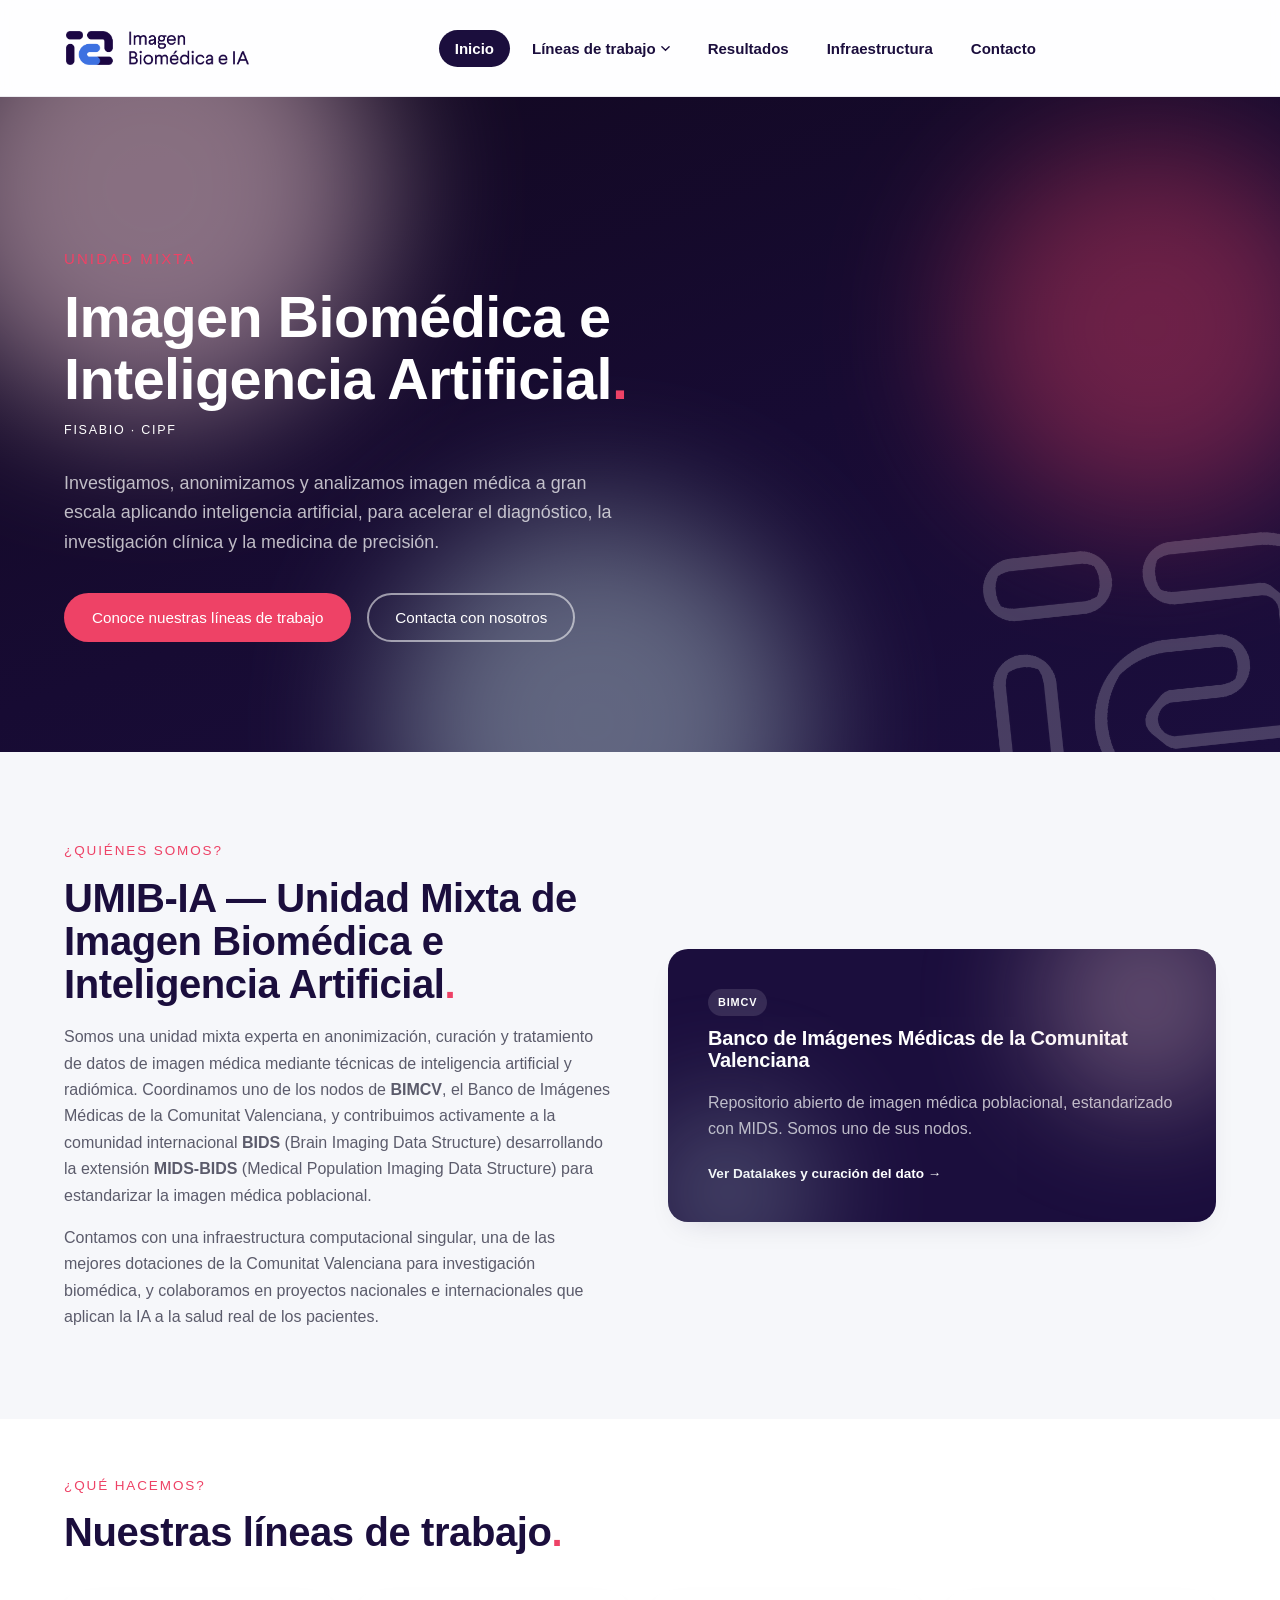
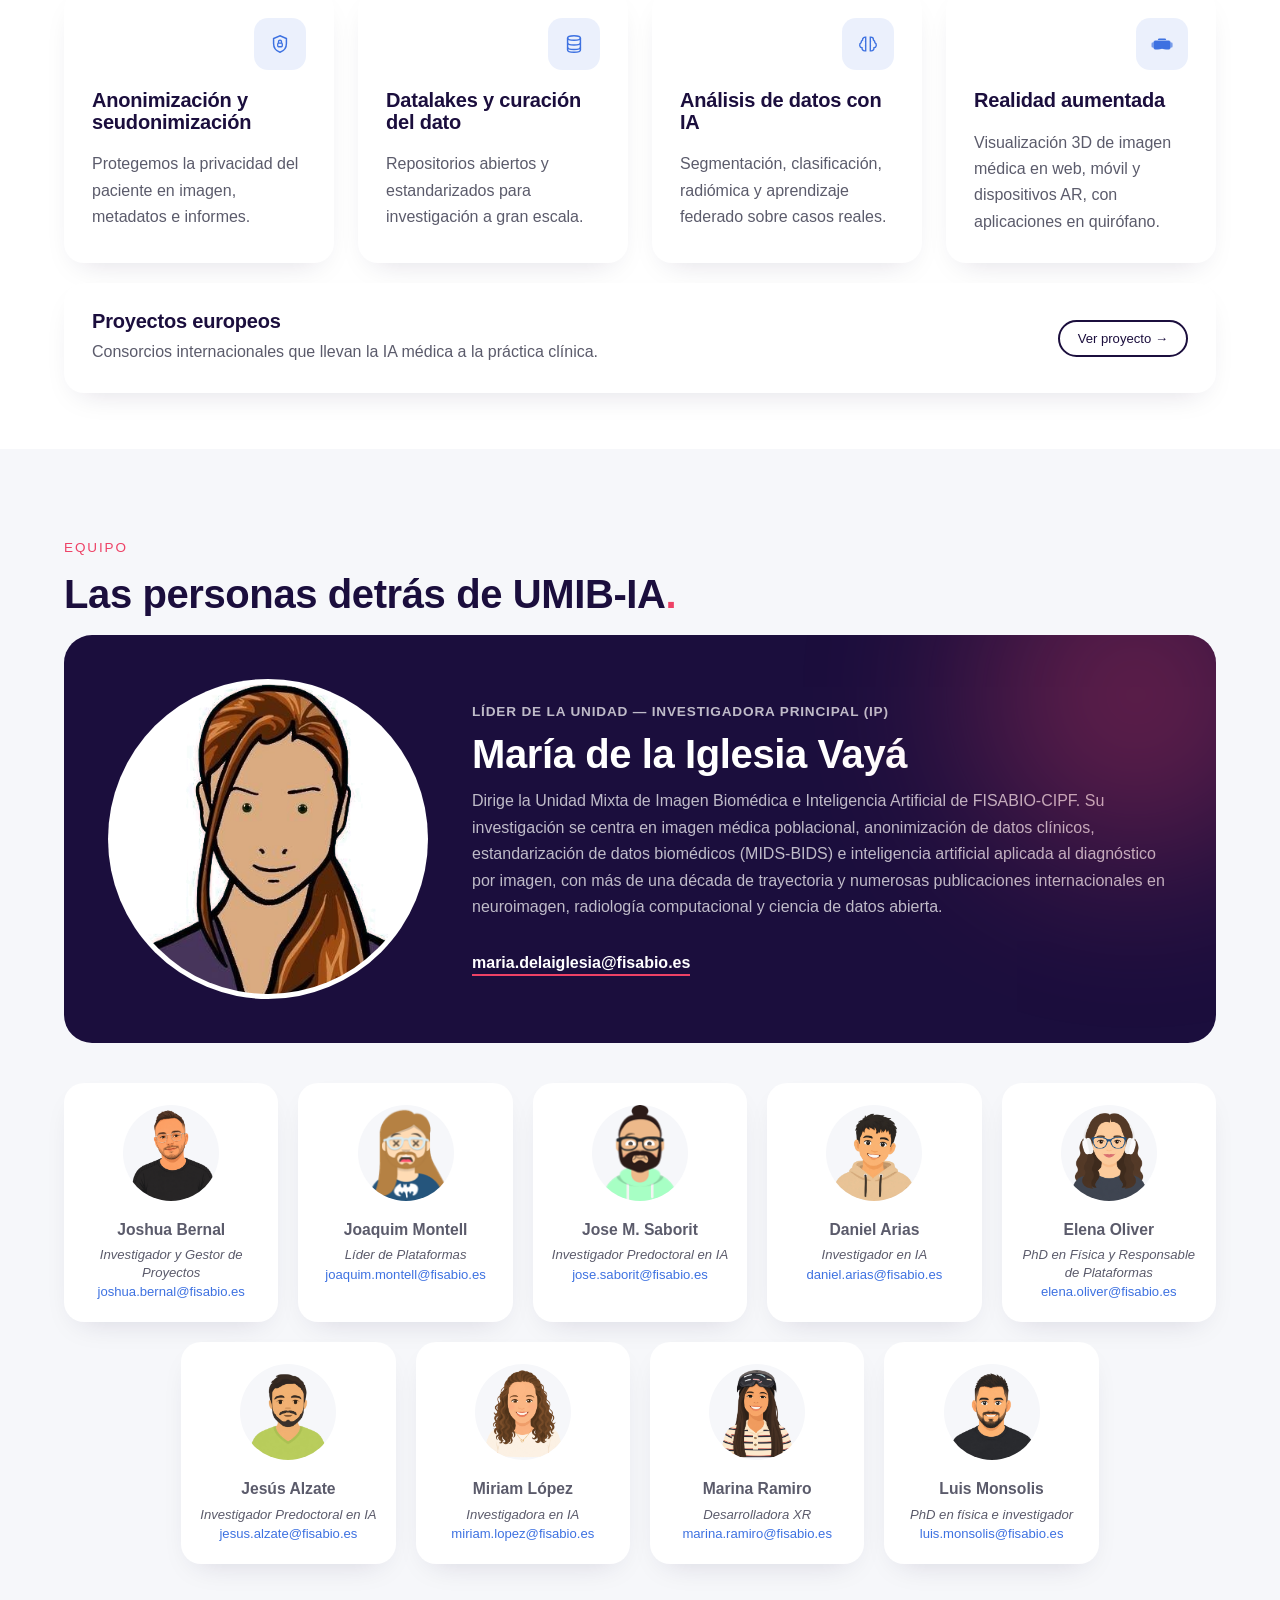
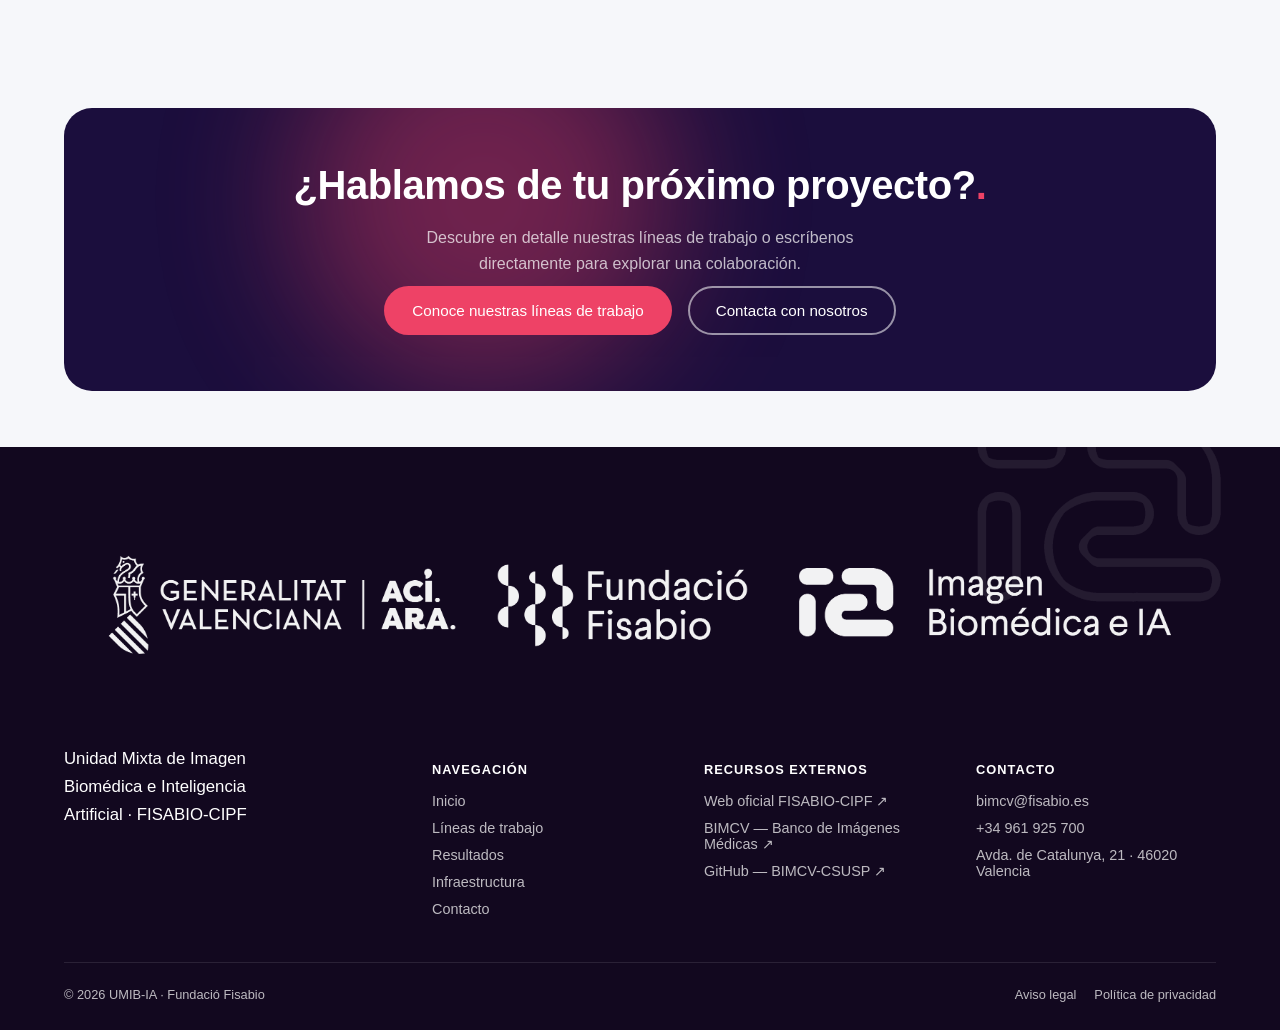
==== commit ee5e8e13: "Rediseña líneas de trabajo: anonimización, análisis IA, realidad aumentada y proyectos europeos - An" ====
--- a/index.html
+++ b/index.html
@@ -59,7 +59,7 @@
     <div class="blob blob--1"></div><div class="blob blob--2"></div><div class="blob blob--3"></div>
   </div>
   <div class="wrap">
-    <p class="eyebrow hero__eyebrow reveal">UNIDAD MIXTA</p>
+    <p class="eyebrow_title hero__eyebrow reveal">UNIDAD MIXTA</p>
     <h1 class="reveal dot-accent"><span class="hero-line">Imagen Biomédica e</span><br><span class="hero-line">Inteligencia Artificial</span></h1>
     <p class="hero__org reveal">FISABIO · CIPF</p>
     <p class="hero__subtitle reveal">Investigamos, anonimizamos y analizamos imagen médica a gran escala aplicando inteligencia artificial, para acelerar el diagnóstico, la investigación clínica y la medicina de precisión.</p>
@@ -99,17 +99,23 @@
     <h2 class="reveal dot-accent">Nuestras líneas de trabajo</h2>
     <div class="grid grid-4 stagger" style="margin-top:36px;">
       <a href="lineas-de-trabajo/anonimizacion.html" class="card line-card reveal">
-        <div class="line-card__icon"><svg width="22" height="22" viewBox="0 0 24 24" fill="none"><path d="M12 3l7 3v5.5c0 4.6-3 8.2-7 9.5-4-1.3-7-4.9-7-9.5V6l7-3z" stroke="currentColor" stroke-width="1.6"/><rect x="9.5" y="11" width="5" height="4" rx="1" stroke="currentColor" stroke-width="1.4"/><path d="M10.3 11V9.6a1.7 1.7 0 0 1 3.4 0V11" stroke="currentColor" stroke-width="1.4"/></svg></div>
+        <div class="line-card__head">
+          <div class="line-card__icon"><svg width="22" height="22" viewBox="0 0 24 24" fill="none"><path d="M12 3l7 3v5.5c0 4.6-3 8.2-7 9.5-4-1.3-7-4.9-7-9.5V6l7-3z" stroke="currentColor" stroke-width="1.6"/><rect x="9.5" y="11" width="5" height="4" rx="1" stroke="currentColor" stroke-width="1.4"/><path d="M10.3 11V9.6a1.7 1.7 0 0 1 3.4 0V11" stroke="currentColor" stroke-width="1.4"/></svg></div>
+        </div>
         <h3>Anonimización y seudonimización</h3>
         <p>Protegemos la privacidad del paciente en imagen, metadatos e informes.</p>
       </a>
       <a href="lineas-de-trabajo/datalakes.html" class="card line-card reveal">
-        <div class="line-card__icon"><svg width="22" height="22" viewBox="0 0 24 24" fill="none"><ellipse cx="12" cy="5.5" rx="7" ry="2.5" stroke="currentColor" stroke-width="1.6"/><path d="M5 5.5v5c0 1.4 3.1 2.5 7 2.5s7-1.1 7-2.5v-5" stroke="currentColor" stroke-width="1.6"/><path d="M5 10.5v5c0 1.4 3.1 2.5 7 2.5s7-1.1 7-2.5v-5" stroke="currentColor" stroke-width="1.6"/><path d="M5 15.5v3c0 1.4 3.1 2.5 7 2.5s7-1.1 7-2.5v-3" stroke="currentColor" stroke-width="1.6"/></svg></div>
+        <div class="line-card__head">
+          <div class="line-card__icon"><svg width="22" height="22" viewBox="0 0 24 24" fill="none"><ellipse cx="12" cy="5.5" rx="7" ry="2.5" stroke="currentColor" stroke-width="1.6"/><path d="M5 5.5v5c0 1.4 3.1 2.5 7 2.5s7-1.1 7-2.5v-5" stroke="currentColor" stroke-width="1.6"/><path d="M5 10.5v5c0 1.4 3.1 2.5 7 2.5s7-1.1 7-2.5v-5" stroke="currentColor" stroke-width="1.6"/><path d="M5 15.5v3c0 1.4 3.1 2.5 7 2.5s7-1.1 7-2.5v-3" stroke="currentColor" stroke-width="1.6"/></svg></div>
+        </div>
         <h3>Datalakes y curación del dato</h3>
         <p>Repositorios abiertos y estandarizados para investigación a gran escala.</p>
       </a>
       <a href="lineas-de-trabajo/analisis-ia.html" class="card line-card reveal">
-        <div class="line-card__icon"><svg width="22" height="22" viewBox="0 0 24 24" fill="none"><path d="M9 4.5a3 3 0 0 0-3 3v.2A3 3 0 0 0 4.5 10.5a3 3 0 0 0 1 5.6 3 3 0 0 0 3 3.4h1V4.5H9z" stroke="currentColor" stroke-width="1.5"/><path d="M15 4.5a3 3 0 0 1 3 3v.2a3 3 0 0 1 1.5 2.8 3 3 0 0 1-1 5.6 3 3 0 0 1-3 3.4h-1V4.5h.5z" stroke="currentColor" stroke-width="1.5"/><circle cx="9.2" cy="9" r=".7" fill="currentColor"/><circle cx="14.8" cy="9" r=".7" fill="currentColor"/><circle cx="9.2" cy="14" r=".7" fill="currentColor"/><circle cx="14.8" cy="14" r=".7" fill="currentColor"/></svg></div>
+        <div class="line-card__head">
+          <div class="line-card__icon"><svg width="22" height="22" viewBox="0 0 24 24" fill="none"><path d="M9 4.5a3 3 0 0 0-3 3v.2A3 3 0 0 0 4.5 10.5a3 3 0 0 0 1 5.6 3 3 0 0 0 3 3.4h1V4.5H9z" stroke="currentColor" stroke-width="1.5"/><path d="M15 4.5a3 3 0 0 1 3 3v.2a3 3 0 0 1 1.5 2.8 3 3 0 0 1-1 5.6 3 3 0 0 1-3 3.4h-1V4.5h.5z" stroke="currentColor" stroke-width="1.5"/><circle cx="9.2" cy="9" r=".7" fill="currentColor"/><circle cx="14.8" cy="9" r=".7" fill="currentColor"/><circle cx="9.2" cy="14" r=".7" fill="currentColor"/><circle cx="14.8" cy="14" r=".7" fill="currentColor"/></svg></div>
+        </div>
         <h3>Análisis de datos con IA</h3>
         <p>Segmentación, clasificación, radiómica y aprendizaje federado sobre casos reales.</p>
       </a>
@@ -119,8 +125,10 @@
         <p>Visualización 3D de imagen médica en web, móvil y dispositivos AR, con aplicaciones en quirófano.</p>
       </a> -->
       <a href="lineas-de-trabajo/realidad-aumentada.html" class="card line-card reveal">
-        <div class="line-card__icon">
-          <span class="icon-mask" role="img" aria-label="Realidad Aumentada" style="-webkit-mask-image:url('assets/linea-4-realidad-aumentada/ar.png');mask-image:url('assets/linea-4-realidad-aumentada/ar.png');"></span>
+        <div class="line-card__head">
+          <div class="line-card__icon">
+            <span class="icon-mask" role="img" aria-label="Realidad Aumentada" style="-webkit-mask-image:url('assets/linea-4-realidad-aumentada/ar.png');mask-image:url('assets/linea-4-realidad-aumentada/ar.png');"></span>
+          </div>
         </div>
         <h3>Realidad aumentada</h3>
         <p>Visualización 3D de imagen médica en web, móvil y dispositivos AR, con aplicaciones en quirófano.</p>
--- a/css/styles.css
+++ b/css/styles.css
@@ -73,12 +73,24 @@
   padding: 0 24px;
 }
 
+.eyebrow_title{
+  display: inline-flex;
+  align-items: center;
+  gap: 8px;
+  font-family: var(--font-display);
+  font-size: 15px;
+  letter-spacing: 0.14em;
+  text-transform: uppercase;
+  color: var(--coral);
+  margin: 0 0 14px;
+}
+
 .eyebrow{
   display: inline-flex;
   align-items: center;
   gap: 8px;
   font-family: var(--font-display);
-  font-size: 12.5px;
+  font-size: 13.5px;
   letter-spacing: 0.14em;
   text-transform: uppercase;
   color: var(--coral);
@@ -348,6 +360,12 @@
 .grid-3{ grid-template-columns: repeat(3, 1fr); }
 .grid-4{ grid-template-columns: repeat(4, 1fr); }
 @media (max-width: 980px){ .grid-3, .grid-4{ grid-template-columns: repeat(2, 1fr); } }
+/* .lines-grid: variante flex de .grid-3 que centra la última fila incompleta
+   (p.ej. 5 líneas de trabajo → 3 arriba, 2 abajo centradas) sin estirar las cajas. */
+.lines-grid{ display: flex; flex-wrap: wrap; justify-content: center; }
+.lines-grid .line-card{ flex: 0 0 calc(33.333% - 16px); min-height: 300px; }
+@media (max-width: 980px){ .lines-grid .line-card{ flex-basis: calc(50% - 12px); min-height: 260px; } }
+@media (max-width: 640px){ .lines-grid .line-card{ flex-basis: 100%; min-height: 0; } }
 @media (max-width: 640px){ .grid-2, .grid-3, .grid-4{ grid-template-columns: 1fr; } }
 
 .block-num{
@@ -493,15 +511,20 @@
   flex-direction: column;
   height: 100%;
 }
+/* Cabecera de la tarjeta: número (si lo hay) a la izquierda, icono siempre
+   empujado a la esquina superior derecha con margin-left:auto — funciona
+   tanto si .line-card__num está presente como si el icono va solo. */
+.line-card__head{ display: flex; align-items: flex-start; margin-bottom: 20px; }
 .line-card__icon{
   width: 52px; height: 52px;
   border-radius: 14px;
   background: rgba(61,113,225,0.1);
   color: var(--blue-brand);
   display: flex; align-items: center; justify-content: center;
-  margin-bottom: 20px;
-}
-.line-card__num{ font-family: var(--font-display); color: var(--coral); font-size: 1.1rem; margin-bottom: 6px; }
+  flex-shrink: 0;
+  margin-left: auto;
+}
+.line-card__num{ font-family: var(--font-display); color: var(--coral); font-size: 1.1rem; }
 
 /* Recolorea un icono PNG plano (negro sobre transparente) al mismo tono
    que los demás iconos SVG (currentColor), usando la imagen como máscara
@@ -550,6 +573,17 @@
   color: var(--text-dark);
 }
 .subnav a:hover, .subnav a.is-active{ background: var(--navy-800); color: #fff; }
+
+/* Variante para vivir dentro del recuadro oscuro del título (page-cover) */
+.subnav--on-dark{
+  position: static;
+  background: transparent;
+  padding: 28px 0 0;
+  margin-top: 10px;
+  border-top: 1px solid rgba(255,255,255,0.16);
+}
+.subnav--on-dark a{ background: rgba(255,255,255,0.1); color: #fff; box-shadow: none; }
+.subnav--on-dark a:hover, .subnav--on-dark a.is-active{ background: #fff; color: var(--navy-800); }
 
 .subsection{ padding: 56px 0; }
 
@@ -748,6 +782,58 @@
   .mask-photo-compare__arrow svg{ transform: rotate(90deg); }
 }
 
+/* ---------- Pipeline detallado de varias etapas (p.ej. anonimización NLP) ---------- */
+.pipeline-flow{
+  display: grid;
+  grid-template-columns: 1fr auto 1fr auto 1fr;
+  gap: 14px;
+  align-items: stretch;
+  margin-top: 24px;
+}
+.pipeline-flow--4{ grid-template-columns: 1fr auto 1fr auto 1fr auto 1fr; }
+.pipeline-flow__stage{
+  background: var(--bg-light);
+  border: 1px solid var(--border);
+  border-top: 3px solid var(--blue-brand);
+  border-radius: 14px;
+  padding: 18px 16px;
+  display: flex;
+  flex-direction: column;
+  gap: 10px;
+}
+.pipeline-flow__icon{
+  width: 46px; height: 46px;
+  border-radius: 12px;
+  background: rgba(61,113,225,0.1);
+  color: var(--blue-brand);
+  display: flex; align-items: center; justify-content: center;
+}
+.pipeline-flow__icon svg{ width: 24px; height: 24px; }
+.pipeline-flow__stage h4{ font-family: var(--font-display); font-size: 0.92rem; margin: 2px 0 0; }
+.pipeline-flow__stage ul{ margin: 0; padding-left: 16px; display: flex; flex-direction: column; gap: 7px; }
+.pipeline-flow__stage li{ font-size: 0.78rem; color: var(--text-secondary); line-height: 1.4; }
+.pipeline-flow__stage li strong{ color: var(--text-dark); }
+.pipeline-flow__chips{ display: flex; flex-wrap: wrap; gap: 6px; }
+.pipeline-flow__chips span{
+  font-size: 0.66rem; font-weight: 800; letter-spacing: 0.02em;
+  background: rgba(61,113,225,0.1); color: var(--blue-brand);
+  padding: 4px 8px; border-radius: var(--radius-pill);
+}
+.pipeline-flow__stat{ font-family: var(--font-display); font-weight: 800; font-size: 1.6rem; color: var(--coral); line-height: 1; margin: 2px 0 0; }
+.pipeline-flow__stat span{ font-size: 0.68rem; font-weight: 700; color: var(--text-secondary); text-transform: uppercase; letter-spacing: 0.03em; margin-left: 4px; }
+.pipeline-flow__note{ font-size: 0.76rem; color: var(--text-secondary); margin: 0; }
+.pipeline-flow__code{
+  font-size: 0.7rem; background: var(--card); border: 1px solid var(--border);
+  border-radius: 6px; padding: 6px 8px; color: var(--navy-800); overflow-wrap: anywhere;
+}
+.pipeline-flow__arrow{ display: flex; flex-direction: column; align-items: center; justify-content: center; gap: 6px; color: var(--blue-brand); }
+.pipeline-flow__arrow span{ font-family: var(--font-display); font-weight: 800; font-size: 0.6rem; text-transform: uppercase; letter-spacing: 0.03em; text-align: center; }
+@media (max-width: 900px){
+  .pipeline-flow, .pipeline-flow--4{ grid-template-columns: 1fr; }
+  .pipeline-flow__arrow{ flex-direction: row; padding: 4px 0; }
+  .pipeline-flow__arrow svg{ transform: rotate(90deg); }
+}
+
 /* ==========================================================================
    UTILIDADES
    ========================================================================== */
@@ -762,6 +848,15 @@
   align-items: center;
 }
 @media (max-width: 860px){ .split{ grid-template-columns: 1fr; gap: 32px; } }
+
+/* Cabecera con texto a la izquierda y logo a la derecha; se apila en móvil */
+.head-with-logo{ display: flex; align-items: center; justify-content: space-between; gap: 20px; }
+.head-with-logo > div{ flex: 1; min-width: 0; }
+.head-with-logo > img{ flex-shrink: 0; }
+@media (max-width: 560px){
+  .head-with-logo{ flex-direction: column; align-items: flex-start; }
+  .head-with-logo > img{ align-self: flex-start; }
+}
 .pill-list{ display: flex; gap: 10px; flex-wrap: wrap; margin-top: 18px; }
 .pill-list span{
   font-size: 0.8rem; font-weight: 700; color: var(--blue-brand);
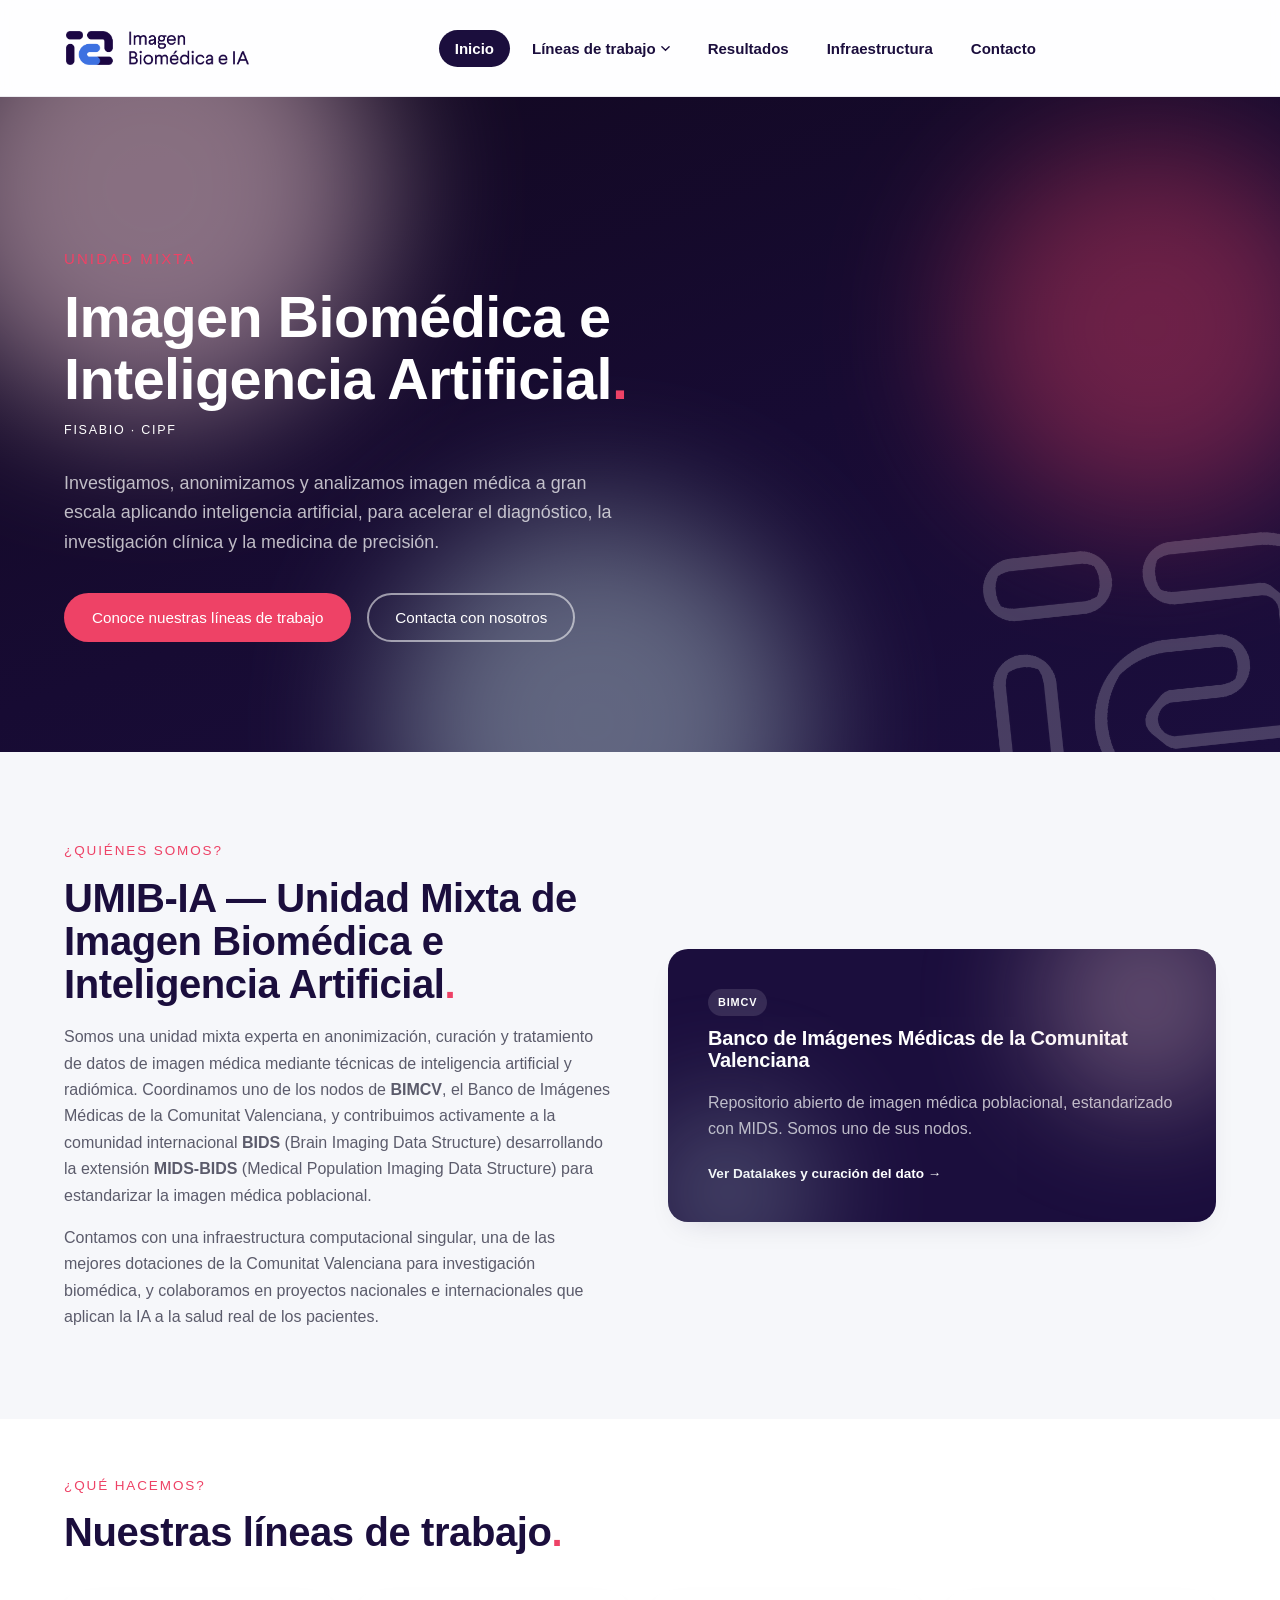
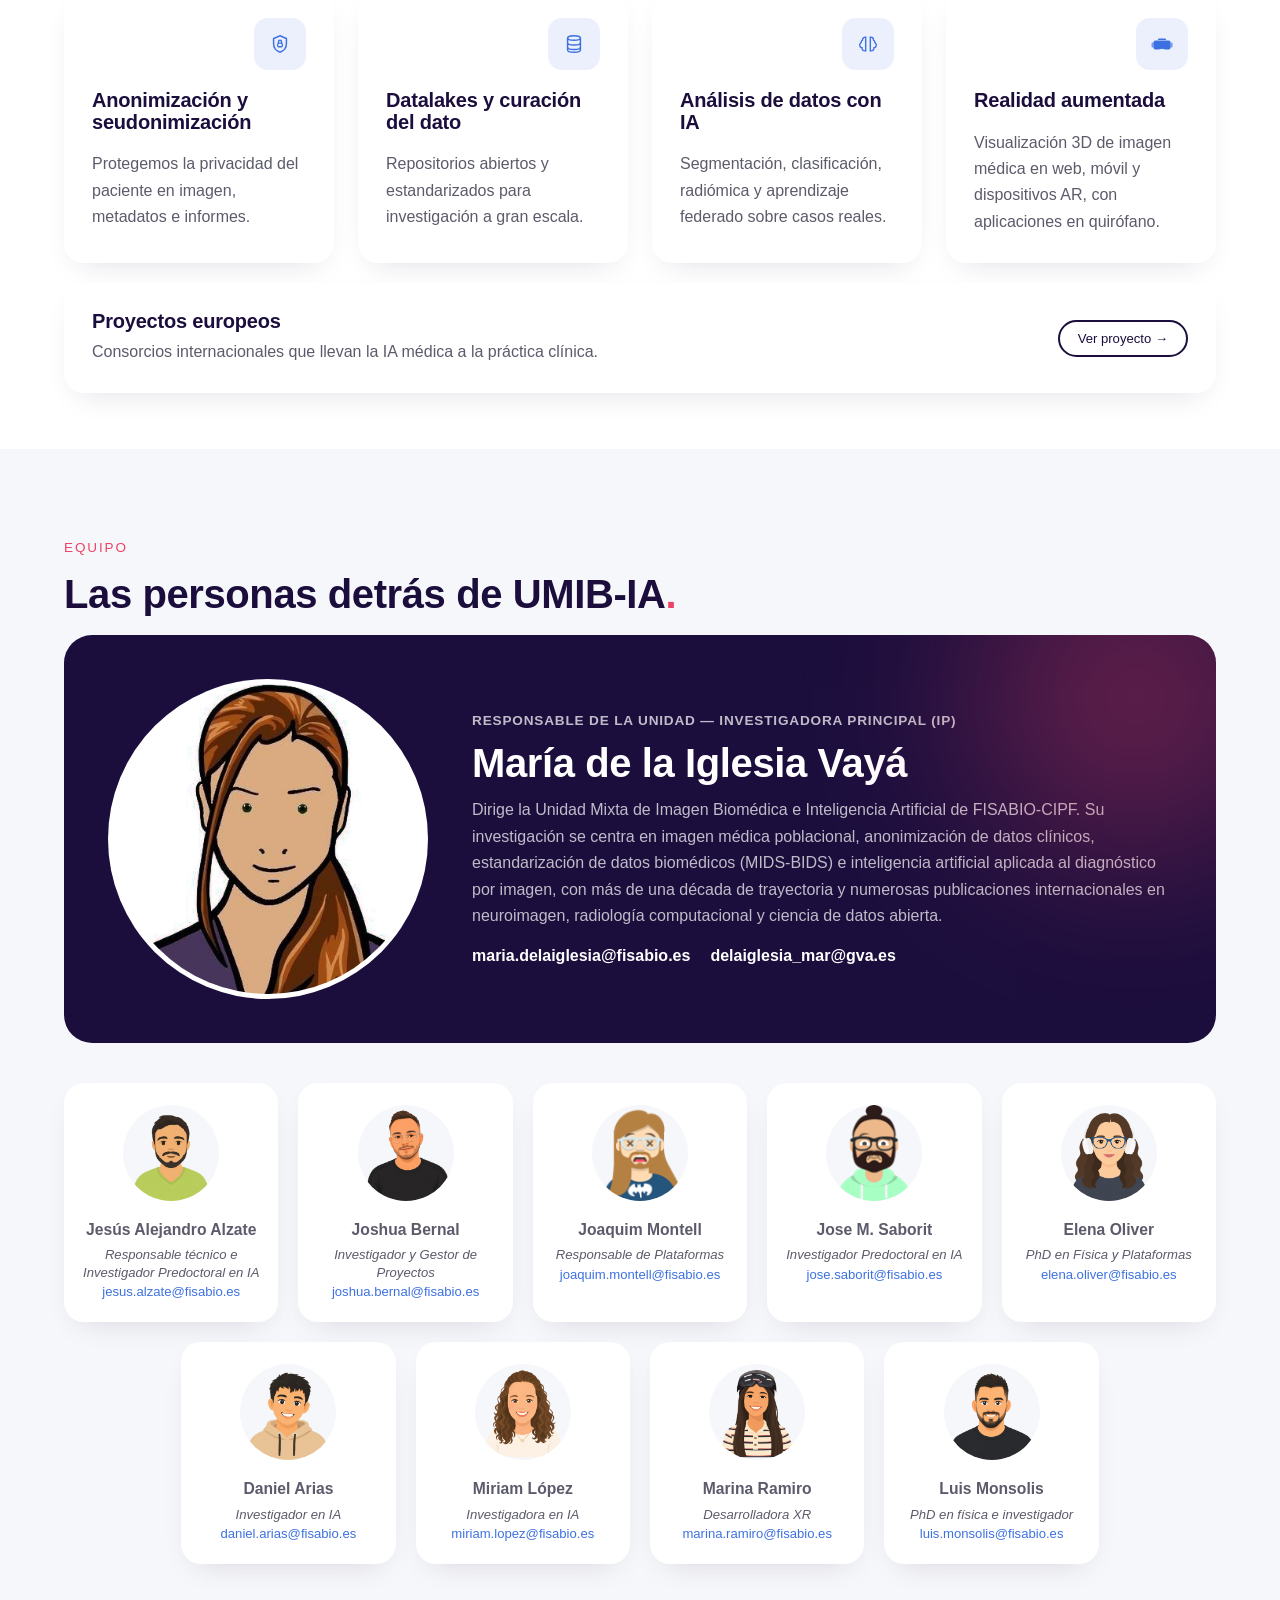
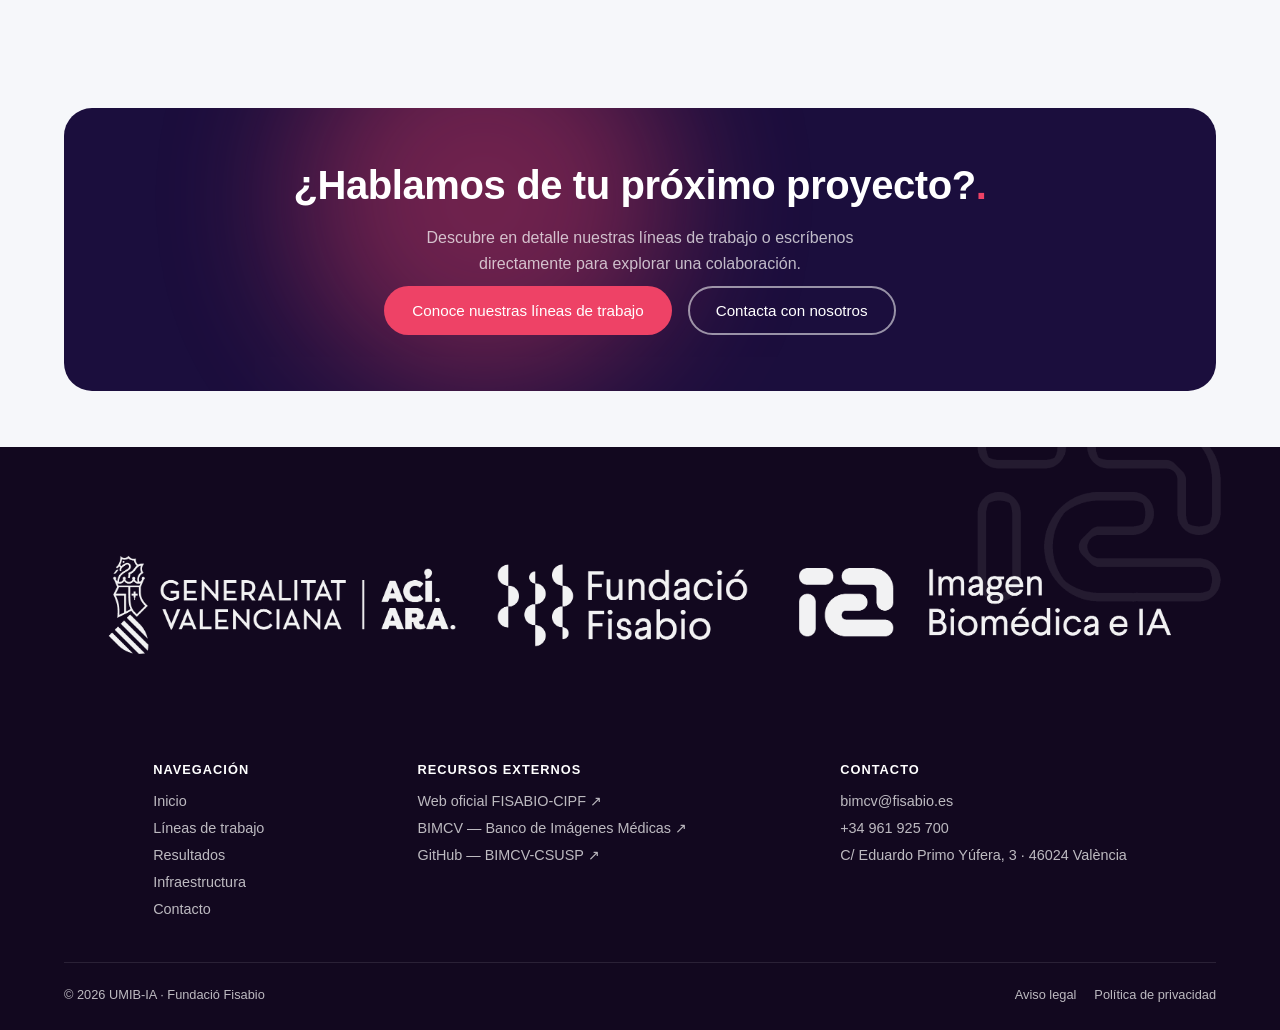
==== commit d2f80565: "Rehace datalakes y radiómica, mapa de contacto y footer - Datalakes: captura y logo de XNAT enlazado" ====
--- a/index.html
+++ b/index.html
@@ -157,45 +157,40 @@
         <img src="assets/equipo/maria-de-la-iglesia-vaya.png" alt="María de la Iglesia Vayá">
       </div>
       <div>
-        <p class="team-lead__role">Líder de la Unidad — Investigadora Principal (IP)</p>
+        <p class="team-lead__role">Responsable de la Unidad — Investigadora Principal (IP)</p>
         <h2>María de la Iglesia Vayá</h2>
         <p>Dirige la Unidad Mixta de Imagen Biomédica e Inteligencia Artificial de FISABIO-CIPF. Su investigación se centra en imagen médica poblacional, anonimización de datos clínicos, estandarización de datos biomédicos (MIDS-BIDS) e inteligencia artificial aplicada al diagnóstico por imagen, con más de una década de trayectoria y numerosas publicaciones internacionales en neuroimagen, radiología computacional y ciencia de datos abierta.</p>
-        <a href="mailto:maria.delaiglesia@fisabio.es" class="team-lead__email">maria.delaiglesia@fisabio.es</a>
+        <div style="margin-top:18px;display:flex;gap:20px;flex-wrap:wrap;">
+          <a href="mailto:maria.delaiglesia@fisabio.es" class="team-lead__email" style="margin-top:0;">maria.delaiglesia@fisabio.es</a>
+          <a href="mailto:delaiglesia_mar@gva.es" class="team-lead__email" style="margin-top:0;">delaiglesia_mar@gva.es</a>
+        </div>
       </div>
     </div>
 
     <div class="team-grid stagger">
+      <div class="card team-card reveal">
+        <div class="team-card__portrait"><img src="assets/equipo/jesus-alzate.png" alt="Jesús Alzate"></div>
+        <p class="team-card__name">Jesús Alejandro Alzate</p><p class="team-card__role">Responsable técnico e Investigador Predoctoral en IA</p><p class="team-card__email">jesus.alzate@fisabio.es</p>
+      </div>
       <div class="card team-card reveal">
         <div class="team-card__portrait"><img src="assets/equipo/joshua-bernal.png" alt="Joshua Bernal"></div>
         <p class="team-card__name">Joshua Bernal</p><p class="team-card__role">Investigador y Gestor de Proyectos</p><p class="team-card__email">joshua.bernal@fisabio.es</p>
       </div>
       <div class="card team-card reveal">
         <div class="team-card__portrait"><img src="assets/equipo/joaquim-montell.png" alt="Joaquim Montell"></div>
-        <p class="team-card__name">Joaquim Montell</p><p class="team-card__role">Líder de Plataformas</p><p class="team-card__email">joaquim.montell@fisabio.es</p>
+        <p class="team-card__name">Joaquim Montell</p><p class="team-card__role">Responsable de Plataformas</p><p class="team-card__email">joaquim.montell@fisabio.es</p>
       </div>
       <div class="card team-card reveal">
         <div class="team-card__portrait"><img src="assets/equipo/jose-m-saborit.png" alt="Jose M. Saborit"></div>
         <p class="team-card__name">Jose M. Saborit</p><p class="team-card__role">Investigador Predoctoral en IA</p><p class="team-card__email">jose.saborit@fisabio.es</p>
       </div>
       <div class="card team-card reveal">
+        <div class="team-card__portrait"><img src="assets/equipo/elena-oliver.png" alt="Elena Oliver"></div>
+        <p class="team-card__name">Elena Oliver</p><p class="team-card__role">PhD en Física y Plataformas</p><p class="team-card__email">elena.oliver@fisabio.es</p>
+      </div>
+      <div class="card team-card reveal">
         <div class="team-card__portrait"><img src="assets/equipo/daniel-arias.png" alt="Daniel Arias"></div>
         <p class="team-card__name">Daniel Arias</p><p class="team-card__role">Investigador en IA</p><p class="team-card__email">daniel.arias@fisabio.es</p>
-      </div>
-      <!-- <div class="card team-card reveal">
-        <div class="team-card__portrait"><img src="assets/equipo/isabel.png" alt="Isabel Echeverri"></div>
-        <p class="team-card__name">Isabel</p><p class="team-card__role">Cargo — pendiente</p><p class="team-card__email">isabel@fisabio.es</p>
-      </div>
-      <div class="card team-card reveal">
-        <div class="team-card__portrait"><img src="assets/equipo/marisa-caparros.png" alt="Marisa Caparrós"></div>
-        <p class="team-card__name">Marisa Caparrós</p><p class="team-card__role">Cargo — pendiente</p><p class="team-card__email">marisa.caparros@fisabio.es</p>
-      </div> -->
-      <div class="card team-card reveal">
-        <div class="team-card__portrait"><img src="assets/equipo/elena-oliver.png" alt="Elena Oliver"></div>
-        <p class="team-card__name">Elena Oliver</p><p class="team-card__role">PhD en Física y Responsable de Plataformas</p><p class="team-card__email">elena.oliver@fisabio.es</p>
-      </div>
-      <div class="card team-card reveal">
-        <div class="team-card__portrait"><img src="assets/equipo/jesus-alzate.png" alt="Jesús Alzate"></div>
-        <p class="team-card__name">Jesús Alzate</p><p class="team-card__role">Investigador Predoctoral en IA</p><p class="team-card__email">jesus.alzate@fisabio.es</p>
       </div>
       <div class="card team-card reveal">
         <div class="team-card__portrait"><img src="assets/equipo/miriam-lopez.png" alt="Miriam López"></div>
@@ -239,7 +234,6 @@
       <img src="assets/marca/Convivencia 1 - UMIBIA - blanco - sin Barra.png" alt="Generalitat Valenciana · ACI·ARA · Fundació Fisabio · Imagen Biomédica e IA">
     </div>
     <div class="footer__grid">
-      <div><p class="footer__tagline">Unidad Mixta de Imagen Biomédica e Inteligencia Artificial · FISABIO-CIPF</p></div>
       <div>
         <h4>Navegación</h4>
         <ul>
@@ -263,7 +257,7 @@
         <ul>
           <li><a href="mailto:bimcv@fisabio.es">bimcv@fisabio.es</a></li>
           <li>+34 961 925 700</li>
-          <li>Avda. de Catalunya, 21 · 46020 Valencia</li>
+          <li>C/ Eduardo Primo Yúfera, 3 · 46024 València</li>
         </ul>
       </div>
     </div>
--- a/css/styles.css
+++ b/css/styles.css
@@ -440,6 +440,7 @@
 @media (max-width: 520px){ .stats{ grid-template-columns: 1fr 1fr; } }
 .stat{ text-align: left; }
 .stat__value{
+  display: block;
   font-family: var(--font-display);
   font-size: clamp(2.1rem, 4vw, 2.8rem);
   color: var(--coral);
@@ -447,7 +448,12 @@
   margin-bottom: 8px;
 }
 .stats--dark .stat__value{ color: var(--coral); }
-.stat__label{ font-size: 0.92rem; color: var(--text-secondary); }
+/* Variante compacta: cifras largas (+171.000) en una sola fila, con la
+   etiqueta partida en dos líneas para que las columnas queden iguales. */
+.stats--compact .stat{ text-align: center; }
+.stats--compact .stat__value{ font-size: clamp(1.4rem, 2.9vw, 2.35rem); margin-bottom: 8px; white-space: nowrap; }
+.stats--compact .stat__label{ font-size: 0.88rem; line-height: 1.35; }
+.stat__label{ display: block; font-size: 0.92rem; line-height: 1.4; color: var(--text-secondary); margin: 0; }
 .stats--dark .stat__label{ color: var(--text-on-dark-secondary); }
 .stat__icon{ width: 30px; height: 30px; margin-bottom: 14px; color: var(--blue-brand-light); }
 
@@ -481,7 +487,7 @@
 .team-lead__role{ color: var(--coral); font-weight: 800; font-size: 0.85rem; letter-spacing: 0.06em; text-transform: uppercase; margin-bottom: 10px; }
 .team-lead h2{ color: #fff; margin-bottom: 12px; }
 .team-lead p{ color: var(--text-on-dark-secondary); }
-.team-lead__email{ margin-top: 18px; display: inline-flex; color: #fff; font-weight: 700; border-bottom: 2px solid var(--coral); padding-bottom: 2px; }
+.team-lead__email{ margin-top: 18px; display: inline-flex; color: #fff; font-weight: 700; padding-bottom: 2px; }
 @media (max-width: 760px){ .team-lead{ grid-template-columns: 1fr; text-align: center; padding: 32px; } .team-lead__portrait{ max-width: 220px; margin: 0 auto; } }
 
 .team-grid{
@@ -525,6 +531,36 @@
   margin-left: auto;
 }
 .line-card__num{ font-family: var(--font-display); color: var(--coral); font-size: 1.1rem; }
+
+/* Tarjeta de dataset: icono anatómico en la esquina superior derecha */
+.dataset-card{ position: relative; }
+.dataset-card h3{ padding-right: 58px; }
+.dataset-card__icon{
+  position: absolute;
+  top: 24px; right: 24px;
+  width: 46px; height: 46px;
+  border-radius: 12px;
+  background: rgba(61,113,225,0.1);
+  color: var(--blue-brand);
+  display: flex; align-items: center; justify-content: center;
+}
+.dataset-card__icon .icon-mask{ width: 26px; height: 26px; }
+
+/* Rejilla de datasets: 3 arriba y 2 abajo, centradas (5 conjuntos) */
+.datasets-grid{ display: flex; flex-wrap: wrap; justify-content: center; }
+.datasets-grid .dataset-card{
+  flex: 0 0 calc(33.333% - 16px);
+  min-height: 210px;
+  padding: 32px;
+  display: flex;
+  flex-direction: column;
+}
+/* El icono va en position:absolute, así que el título abre el flujo: todas
+   las tarjetas alinean su h3 a la misma altura sea cual sea el largo del texto. */
+.datasets-grid .dataset-card h3{ margin-top: 56px; }
+.datasets-grid .dataset-card p{ flex: 1; }
+@media (max-width: 980px){ .datasets-grid .dataset-card{ flex-basis: calc(50% - 12px); } }
+@media (max-width: 640px){ .datasets-grid .dataset-card{ flex-basis: 100%; min-height: 0; } }
 
 /* Recolorea un icono PNG plano (negro sobre transparente) al mismo tono
    que los demás iconos SVG (currentColor), usando la imagen como máscara
@@ -614,6 +650,42 @@
 }
 .code-block .dim{ color: #7a80a8; }
 .code-block .hl{ color: var(--coral); }
+.code-block--sm{ font-size: 0.72rem; line-height: 1.55; padding: 20px 22px; }
+.code-block .file{ color: #9fd0a8; }
+
+/* Antes / después de una conversión: dos bloques de código con una flecha */
+.convert-compare{
+  display: grid;
+  grid-template-columns: 1fr auto 1fr;
+  gap: 16px;
+  align-items: center;
+  margin-top: 16px;
+}
+.convert-compare__arrow{
+  display: flex; align-items: center; gap: 8px;
+  color: var(--blue-brand);
+}
+@media (max-width: 900px){
+  .convert-compare{ grid-template-columns: 1fr; }
+  .convert-compare__arrow{ flex-direction: column; }
+  .convert-compare__arrow svg{ transform: rotate(90deg); }
+}
+
+/* Subtítulo de bloque dentro de una sección (p.ej. "Estructura de carpetas") */
+.subhead{
+  font-size: 0.8rem;
+  color: var(--text-secondary);
+  font-weight: 700;
+  text-transform: uppercase;
+  letter-spacing: .04em;
+  margin-bottom: 10px;
+}
+
+/* Rejilla de 5 elementos: 3 arriba y 2 abajo, centradas */
+.grid-3-2{ display: flex; flex-wrap: wrap; justify-content: center; }
+.grid-3-2 > *{ flex: 0 0 calc(33.333% - 16px); }
+@media (max-width: 980px){ .grid-3-2 > *{ flex-basis: calc(50% - 12px); } }
+@media (max-width: 640px){ .grid-3-2 > *{ flex-basis: 100%; } }
 
 /* ==========================================================================
    RESULTADOS / PUBLICACIONES
@@ -658,16 +730,19 @@
 .footer{ background: var(--navy-950); color: var(--text-on-dark-secondary); padding: 64px 0 28px; position: relative; overflow: hidden; }
 .footer__logos{ margin-bottom: 46px; opacity: 0.95; }
 .footer__logos img{ max-width: 100%; height: auto; }
+/* Tres bloques (Sitio · Recursos externos · Contacto) centrados y con la
+   misma separación entre ellos: columnas al ancho de su contenido y el
+   espacio sobrante repartido por igual a los lados y entre columnas. */
 .footer__grid{
   display: grid;
-  grid-template-columns: 1.4fr 1fr 1fr 1fr;
-  gap: 32px;
+  grid-template-columns: repeat(3, auto);
+  justify-content: space-evenly;
+  gap: 32px 64px;
   padding-bottom: 34px;
   border-bottom: 1px solid rgba(255,255,255,0.1);
 }
-@media (max-width: 780px){ .footer__grid{ grid-template-columns: 1fr 1fr; } }
-@media (max-width: 480px){ .footer__grid{ grid-template-columns: 1fr; } }
-.footer__tagline{ font-family: var(--font-display); color: #fff; font-size: 1.05rem; max-width: 26ch; margin-bottom: 0; }
+@media (max-width: 780px){ .footer__grid{ grid-template-columns: repeat(2, auto); justify-content: center; gap: 32px 48px; } }
+@media (max-width: 480px){ .footer__grid{ grid-template-columns: 1fr; justify-content: stretch; } }
 .footer h4{ color: #fff; font-size: 0.8rem; letter-spacing: 0.08em; text-transform: uppercase; margin-bottom: 16px; font-family: var(--font-display); }
 .footer li{ margin-bottom: 11px; font-size: 0.9rem; }
 .footer a:hover{ color: #fff; }
@@ -852,10 +927,10 @@
 /* Cabecera con texto a la izquierda y logo a la derecha; se apila en móvil */
 .head-with-logo{ display: flex; align-items: center; justify-content: space-between; gap: 20px; }
 .head-with-logo > div{ flex: 1; min-width: 0; }
-.head-with-logo > img{ flex-shrink: 0; }
+.head-with-logo > img, .head-with-logo > a{ flex-shrink: 0; }
 @media (max-width: 560px){
   .head-with-logo{ flex-direction: column; align-items: flex-start; }
-  .head-with-logo > img{ align-self: flex-start; }
+  .head-with-logo > img, .head-with-logo > a{ align-self: flex-start; }
 }
 .pill-list{ display: flex; gap: 10px; flex-wrap: wrap; margin-top: 18px; }
 .pill-list span{
@@ -875,3 +950,173 @@
 }
 .cta-band h2{ color: #fff; }
 .cta-band__actions{ display: flex; gap: 16px; justify-content: center; flex-wrap: wrap; margin-top: 8px; }
+
+/* ---------- Mapa de contacto (Leaflet sobre CARTO Dark Matter) ---------- */
+#contact-map .leaflet-popup-content-wrapper{
+  background: rgba(27, 14, 61, 0.911);
+  color: #fff;
+  border-radius: 12px;
+  box-shadow: var(--shadow-card-hover);
+}
+#contact-map .leaflet-popup-content{ font-size: 0.85rem; line-height: 1.5; margin: 12px 16px; }
+#contact-map .leaflet-popup-content strong{ color: var(--coral); }
+#contact-map .leaflet-popup-tip{ background: rgba(27, 14, 61, 0.699); }
+#contact-map .leaflet-control-zoom a{ background: var(--navy-800); color: #fff; border-color: rgba(255,255,255,0.14) !important; }
+#contact-map .leaflet-control-zoom a:hover{ background: var(--navy-700); }
+#contact-map .leaflet-control-attribution{ background: rgba(27, 14, 61, 0.76); color: var(--text-on-dark-secondary); }
+#contact-map .leaflet-control-attribution a{ color: #fff; }
+
+/* ==========================================================================
+   FLUJO DE RADIÓMICA — diagrama de etapas horizontales
+   ========================================================================== */
+.radiomics-flow{
+  display: grid;
+  grid-template-columns: repeat(5, 1fr);
+  gap: 10px;
+  align-items: stretch;
+  margin-top: 24px;
+}
+.radiomics-flow__step{
+  position: relative;
+  background: var(--bg-light);
+  border: 1px solid var(--border);
+  border-radius: 16px;
+  padding: 22px 18px;
+  display: flex;
+  flex-direction: column;
+  gap: 12px;
+}
+/* Flecha entre etapas, dibujada con un pseudo-elemento para no ensuciar el HTML */
+.radiomics-flow__step:not(:last-child)::after{
+  content: "";
+  position: absolute;
+  top: 50%; right: -14px;
+  width: 0; height: 0;
+  border-top: 8px solid transparent;
+  border-bottom: 8px solid transparent;
+  border-left: 10px solid var(--blue-brand);
+  transform: translateY(-50%);
+  z-index: 2;
+}
+.radiomics-flow__num{
+  font-family: var(--font-display);
+  font-size: 0.72rem;
+  color: var(--coral);
+  letter-spacing: .06em;
+}
+.radiomics-flow__icon{
+  width: 42px; height: 42px;
+  border-radius: 11px;
+  background: rgba(61,113,225,0.1);
+  color: var(--blue-brand);
+  display: flex; align-items: center; justify-content: center;
+}
+.radiomics-flow__icon svg{ width: 22px; height: 22px; }
+.radiomics-flow__step h4{
+  font-family: var(--font-display);
+  font-size: 0.92rem;
+  margin: 0;
+  line-height: 1.25;
+}
+.radiomics-flow__step ul{ margin: 0; padding: 0; display: flex; flex-direction: column; gap: 6px; }
+.radiomics-flow__step li{
+  font-size: 0.76rem;
+  color: var(--text-secondary);
+  line-height: 1.4;
+  padding-left: 12px;
+  position: relative;
+}
+.radiomics-flow__step li::before{
+  content: "";
+  position: absolute; left: 0; top: 7px;
+  width: 4px; height: 4px; border-radius: 50%;
+  background: var(--blue-brand);
+}
+.radiomics-flow__tool{
+  margin-top: auto;
+  font-size: 0.68rem;
+  font-weight: 800;
+  letter-spacing: .02em;
+  color: var(--blue-brand);
+  background: rgba(61,113,225,0.1);
+  padding: 4px 9px;
+  border-radius: var(--radius-pill);
+  align-self: flex-start;
+}
+@media (max-width: 1080px){
+  .radiomics-flow{ grid-template-columns: repeat(2, 1fr); }
+  .radiomics-flow__step:not(:last-child)::after{ display: none; }
+}
+@media (max-width: 620px){
+  .radiomics-flow{ grid-template-columns: 1fr; }
+}
+
+/* ---------- Anillos de métrica (gauges) ---------- */
+.gauge-row{ display: flex; flex-wrap: wrap; gap: 28px; }
+.gauge{ flex: 1; min-width: 120px; text-align: center; }
+.gauge svg{ width: 100%; max-width: 122px; height: auto; margin: 0 auto; display: block; }
+.gauge__track{ fill: none; stroke: var(--grid-line, #e7e6e0); stroke-width: 9; }
+.gauge__arc{ fill: none; stroke-width: 9; stroke-linecap: round; }
+.gauge__value{
+  font-family: var(--font-display); font-size: 21px; font-weight: 900;
+  fill: var(--text-dark);
+}
+.gauge__label{ font-size: 0.82rem; font-weight: 700; color: var(--text-dark); margin: 10px 0 0; line-height: 1.3; }
+.gauge__sub{ font-size: 0.76rem; color: var(--text-secondary); margin: 4px 0 0; line-height: 1.35; }
+
+/* ---------- Bloque destacado de interpretabilidad ---------- */
+.xai-note{
+  display: flex;
+  gap: 18px;
+  align-items: flex-start;
+  background: rgba(61,113,225,0.06);
+  border-left: 3px solid var(--blue-brand);
+  border-radius: 0 14px 14px 0;
+  padding: 20px 22px;
+  margin-top: 22px;
+}
+.xai-note__icon{
+  width: 40px; height: 40px; flex-shrink: 0;
+  border-radius: 11px;
+  background: rgba(61,113,225,0.12);
+  color: var(--blue-brand);
+  display: flex; align-items: center; justify-content: center;
+}
+.xai-note__icon svg{ width: 21px; height: 21px; }
+.xai-note h4{
+  font-family: var(--font-display);
+  font-size: 0.86rem;
+  text-transform: uppercase;
+  letter-spacing: .05em;
+  color: var(--blue-brand);
+  margin: 2px 0 8px;
+}
+.xai-note p{ font-size: 0.86rem; margin: 0; }
+.xai-note p + p{ margin-top: 8px; }
+.xai-note__features{ display: flex; flex-wrap: wrap; gap: 8px; margin-top: 12px; }
+.xai-note__features span{
+  font-size: 0.72rem; font-weight: 800; letter-spacing: .02em;
+  background: var(--card); border: 1px solid var(--border);
+  color: var(--navy-800);
+  padding: 5px 11px; border-radius: var(--radius-pill);
+}
+@media (max-width: 560px){ .xai-note{ flex-direction: column; gap: 12px; } }
+
+/* ---------- Fila de métricas estáticas (resultados de un estudio) ---------- */
+.metric-row{ display: flex; flex-wrap: wrap; gap: 14px; margin-top: 4px; }
+.metric{
+  flex: 1; min-width: 118px;
+  background: var(--bg-light);
+  border: 1px solid var(--border);
+  border-radius: 12px;
+  padding: 14px 16px;
+}
+.metric__value{
+  display: block;
+  font-family: var(--font-display);
+  font-size: 1.5rem;
+  line-height: 1;
+  color: var(--text-dark);
+}
+.metric__value--accent{ color: var(--coral); }
+.metric__label{ display: block; font-size: 0.76rem; color: var(--text-secondary); line-height: 1.35; margin-top: 7px; }
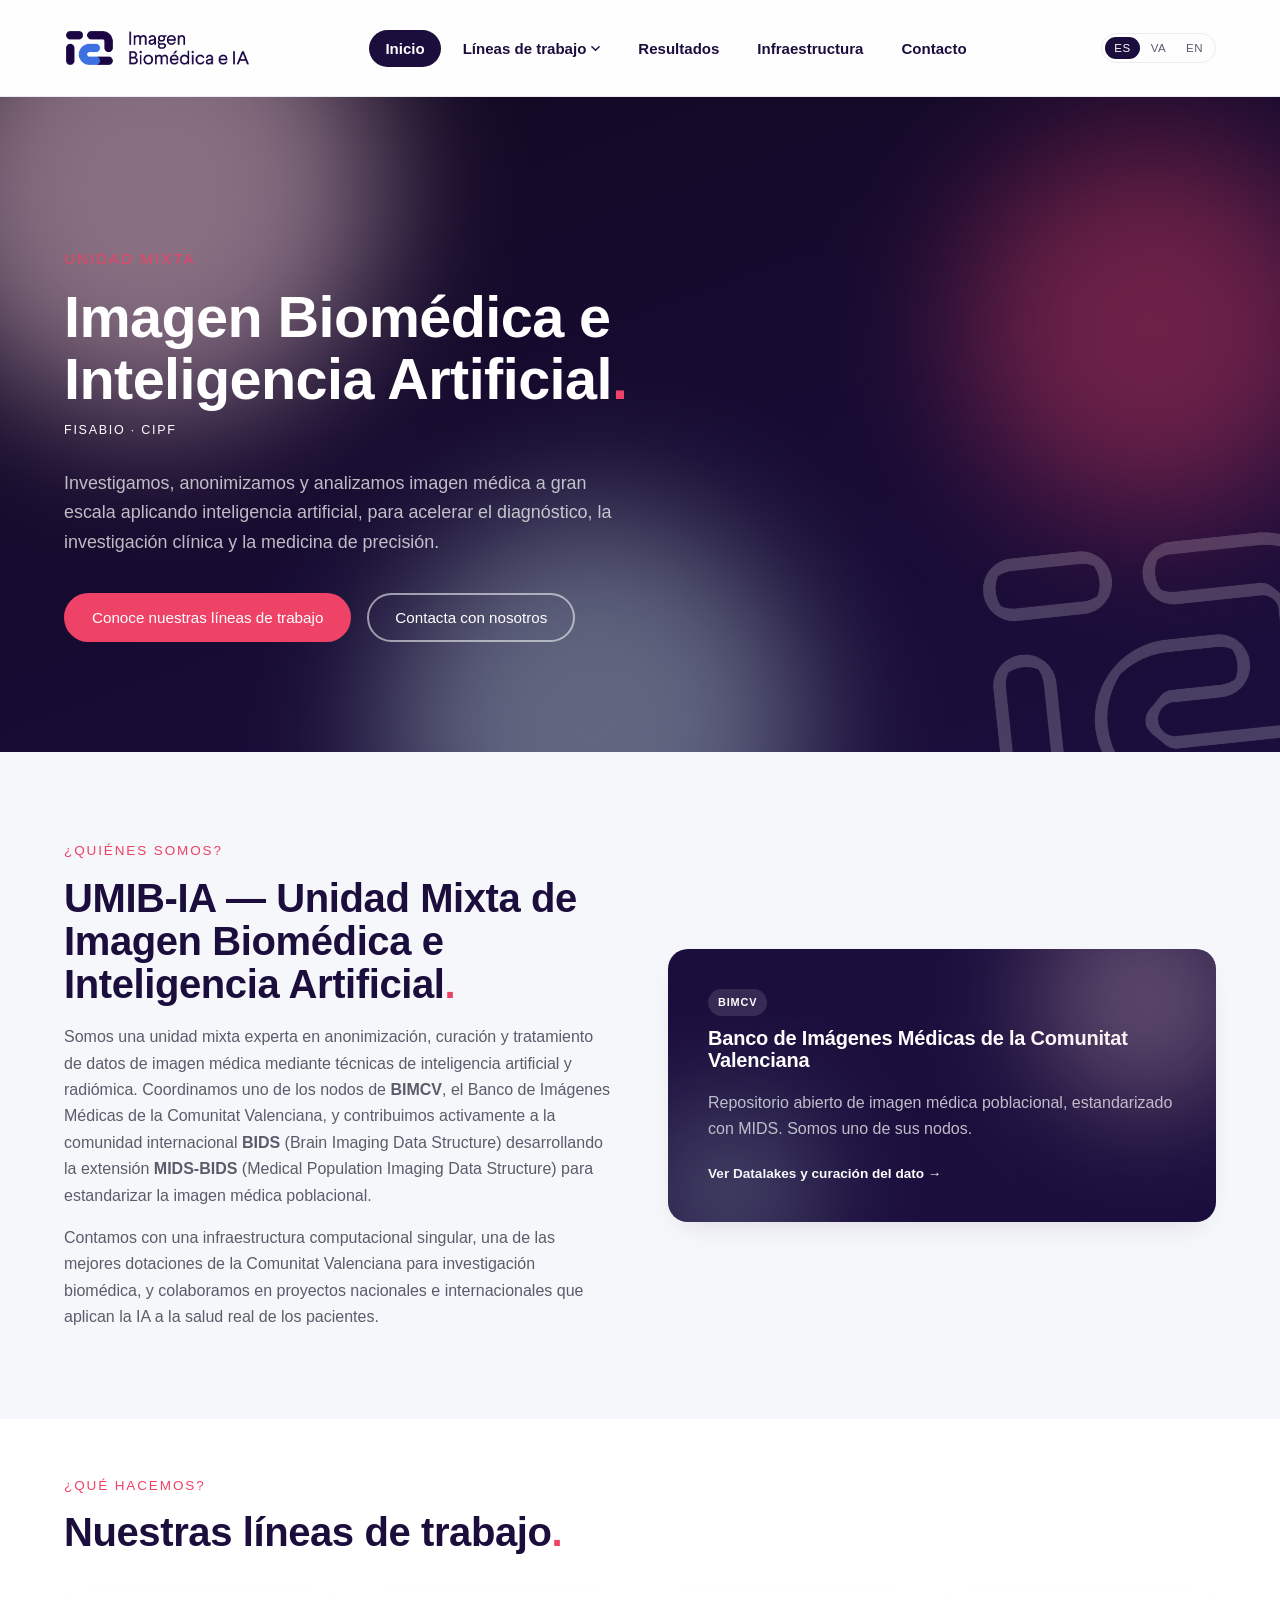
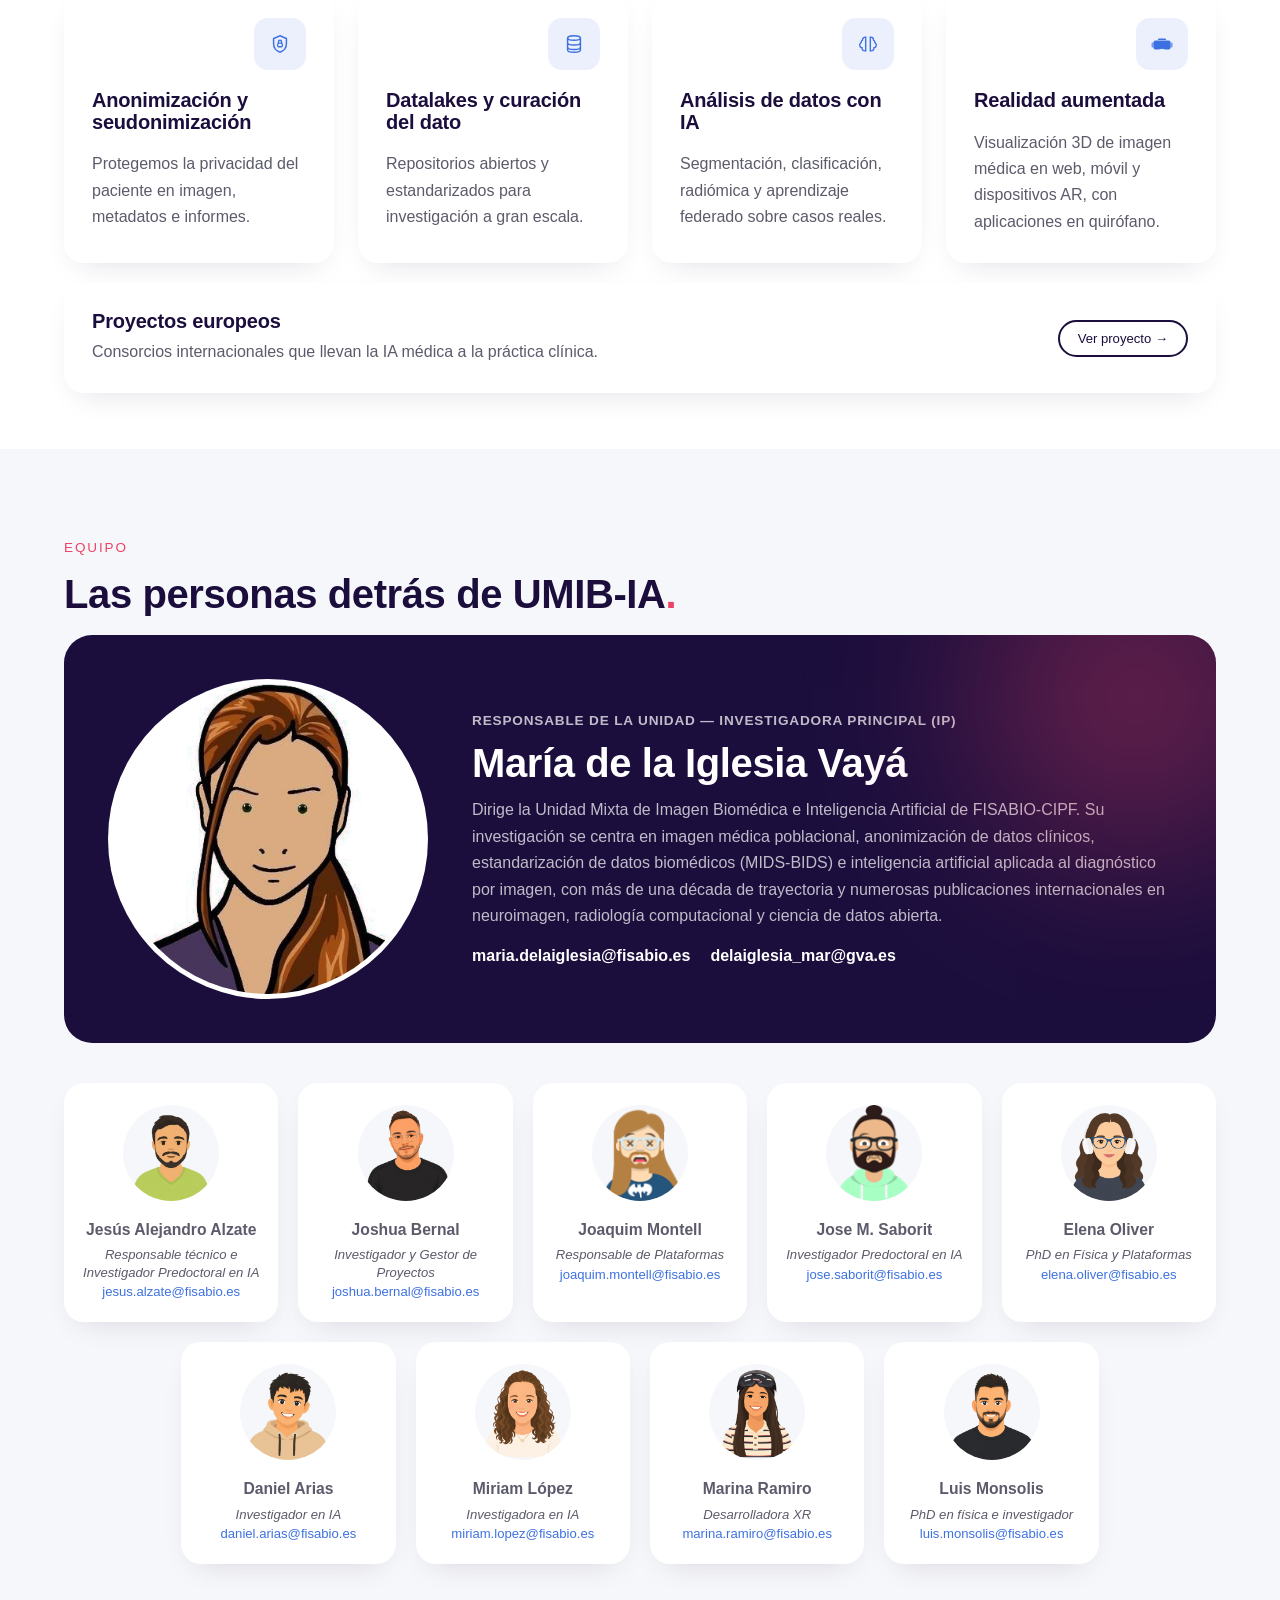
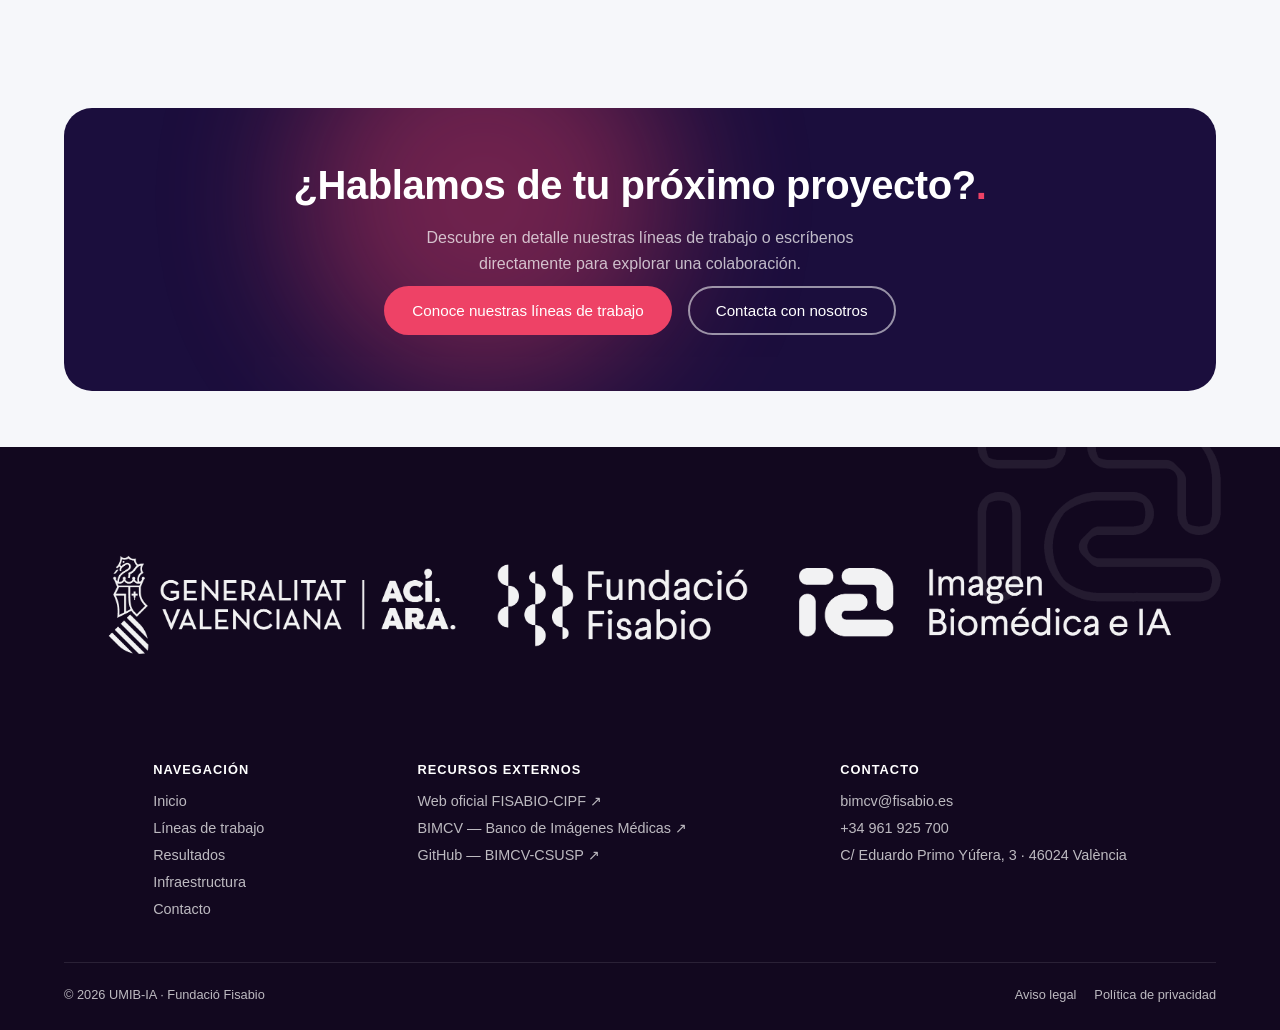
==== commit 55fc025e: "Añadir traducción inglés y valenciano" ====
--- a/index.html
+++ b/index.html
@@ -31,6 +31,7 @@
       <li class="nav__item"><a href="infraestructura.html" class="nav__link">Infraestructura</a></li>
       <li class="nav__item"><a href="contacto.html" class="nav__link">Contacto</a></li>
     </ul>
+    <div class="lang-switch" role="group" aria-label="Idioma"><button type="button" class="lang-switch__btn" data-lang="es" aria-pressed="true">ES</button><button type="button" class="lang-switch__btn" data-lang="va" aria-pressed="false">VA</button><button type="button" class="lang-switch__btn" data-lang="en" aria-pressed="false">EN</button></div>
     <button class="nav__burger" aria-label="Abrir menú" aria-expanded="false"><span></span><span></span><span></span></button>
   </div>
   <div class="nav__mobile">
@@ -50,6 +51,7 @@
     <a href="resultados.html">Resultados</a>
     <a href="infraestructura.html">Infraestructura</a>
     <a href="contacto.html">Contacto</a>
+  <div class="lang-switch" role="group" aria-label="Idioma"><button type="button" class="lang-switch__btn" data-lang="es" aria-pressed="true">ES</button><button type="button" class="lang-switch__btn" data-lang="va" aria-pressed="false">VA</button><button type="button" class="lang-switch__btn" data-lang="en" aria-pressed="false">EN</button></div>
   </div>
 </nav>
 
@@ -268,6 +270,8 @@
   </div>
 </footer>
 
+<script src="js/i18n-data.js"></script>
 <script src="js/main.js"></script>
+<script src="js/i18n.js"></script>
 </body>
 </html>
--- a/css/styles.css
+++ b/css/styles.css
@@ -1120,3 +1120,33 @@
 }
 .metric__value--accent{ color: var(--coral); }
 .metric__label{ display: block; font-size: 0.76rem; color: var(--text-secondary); line-height: 1.35; margin-top: 7px; }
+
+/* ---------- Selector de idioma (ES / VA / EN) ---------- */
+.lang-switch{
+  display: flex;
+  align-items: center;
+  gap: 2px;
+  flex-shrink: 0;
+  border: 1px solid var(--border);
+  border-radius: var(--radius-pill);
+  padding: 3px;
+}
+.lang-switch__btn{
+  border: 0;
+  background: transparent;
+  cursor: pointer;
+  font-family: var(--font-display);
+  font-size: 0.72rem;
+  letter-spacing: .04em;
+  color: var(--text-secondary);
+  padding: 5px 9px;
+  border-radius: var(--radius-pill);
+  transition: background var(--dur) var(--ease), color var(--dur) var(--ease);
+}
+.lang-switch__btn:hover{ color: var(--navy-800); }
+.lang-switch__btn.is-active{ background: var(--navy-800); color: #fff; }
+@media (max-width: 900px){
+  .lang-switch{ margin-left: auto; }
+}
+/* En el menú desplegable de móvil ocupa su propia línea */
+.nav__mobile .lang-switch{ margin: 14px 0 0; width: max-content; }
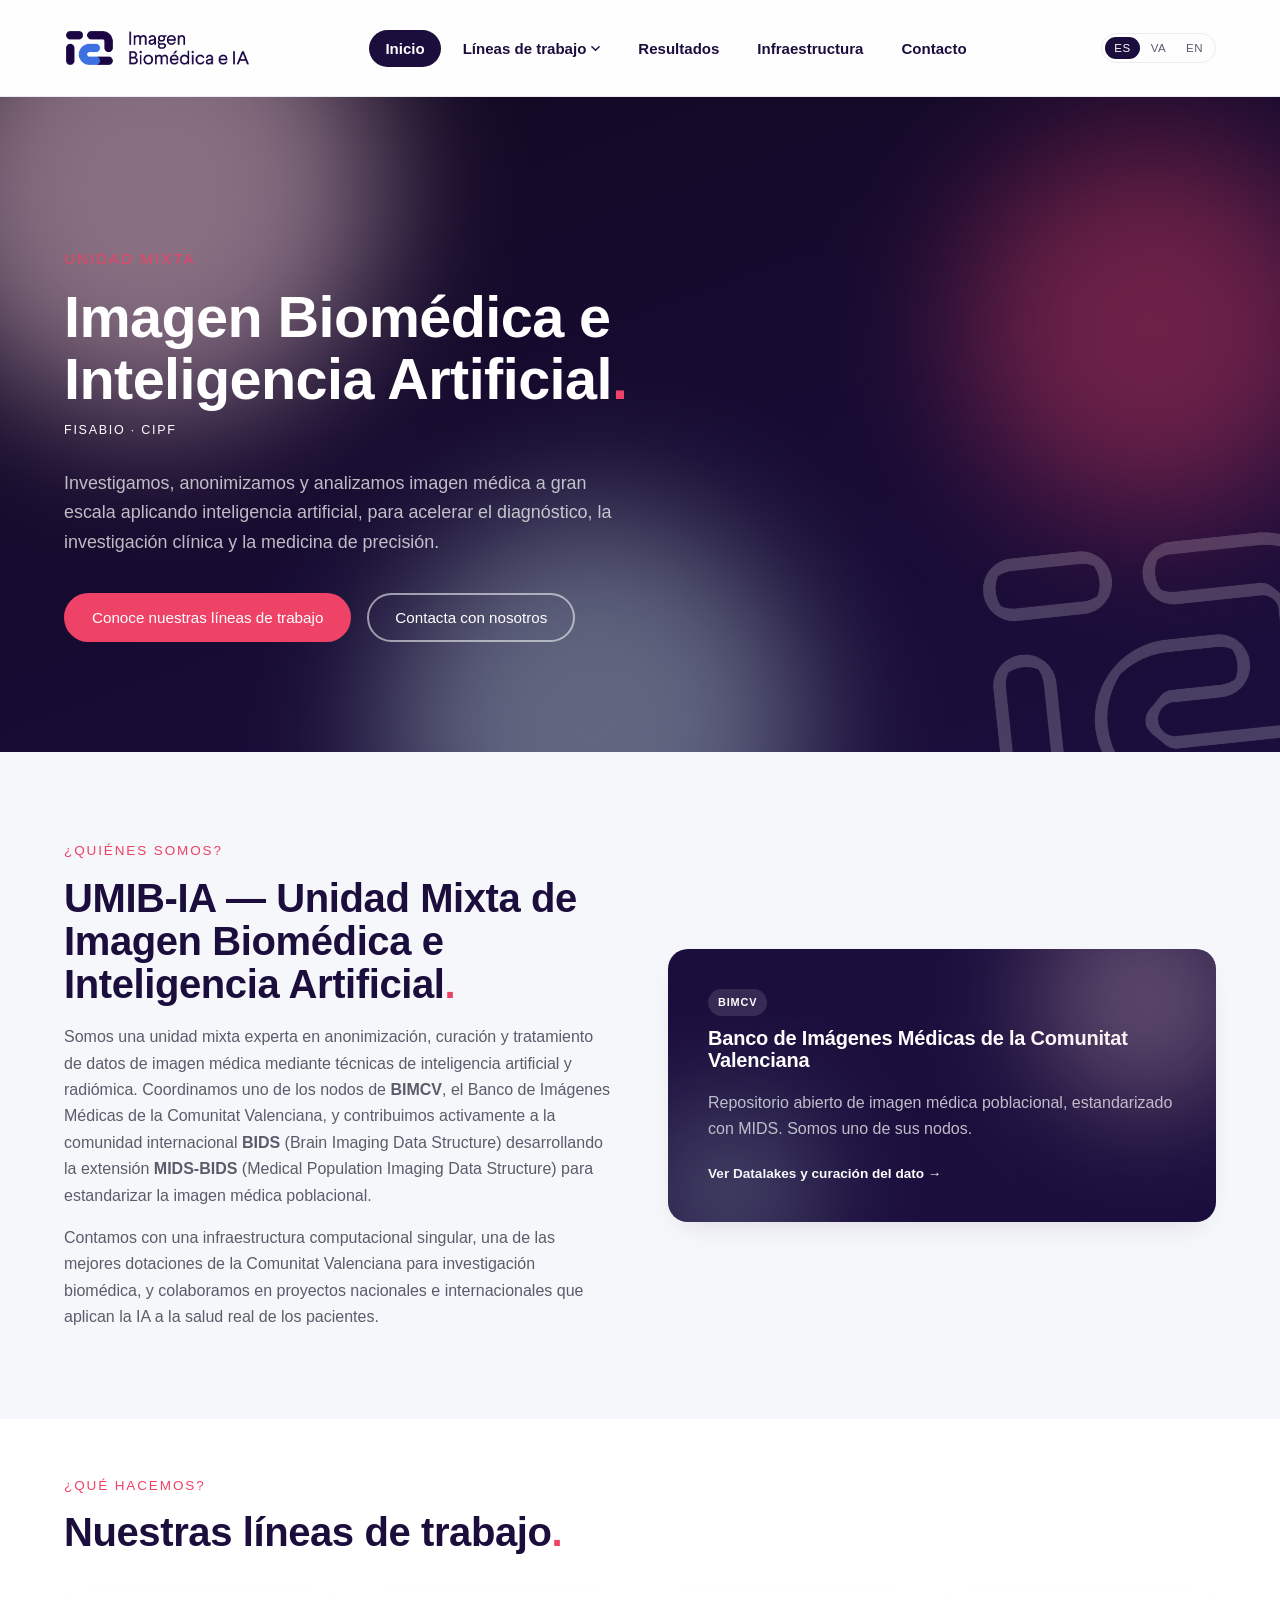
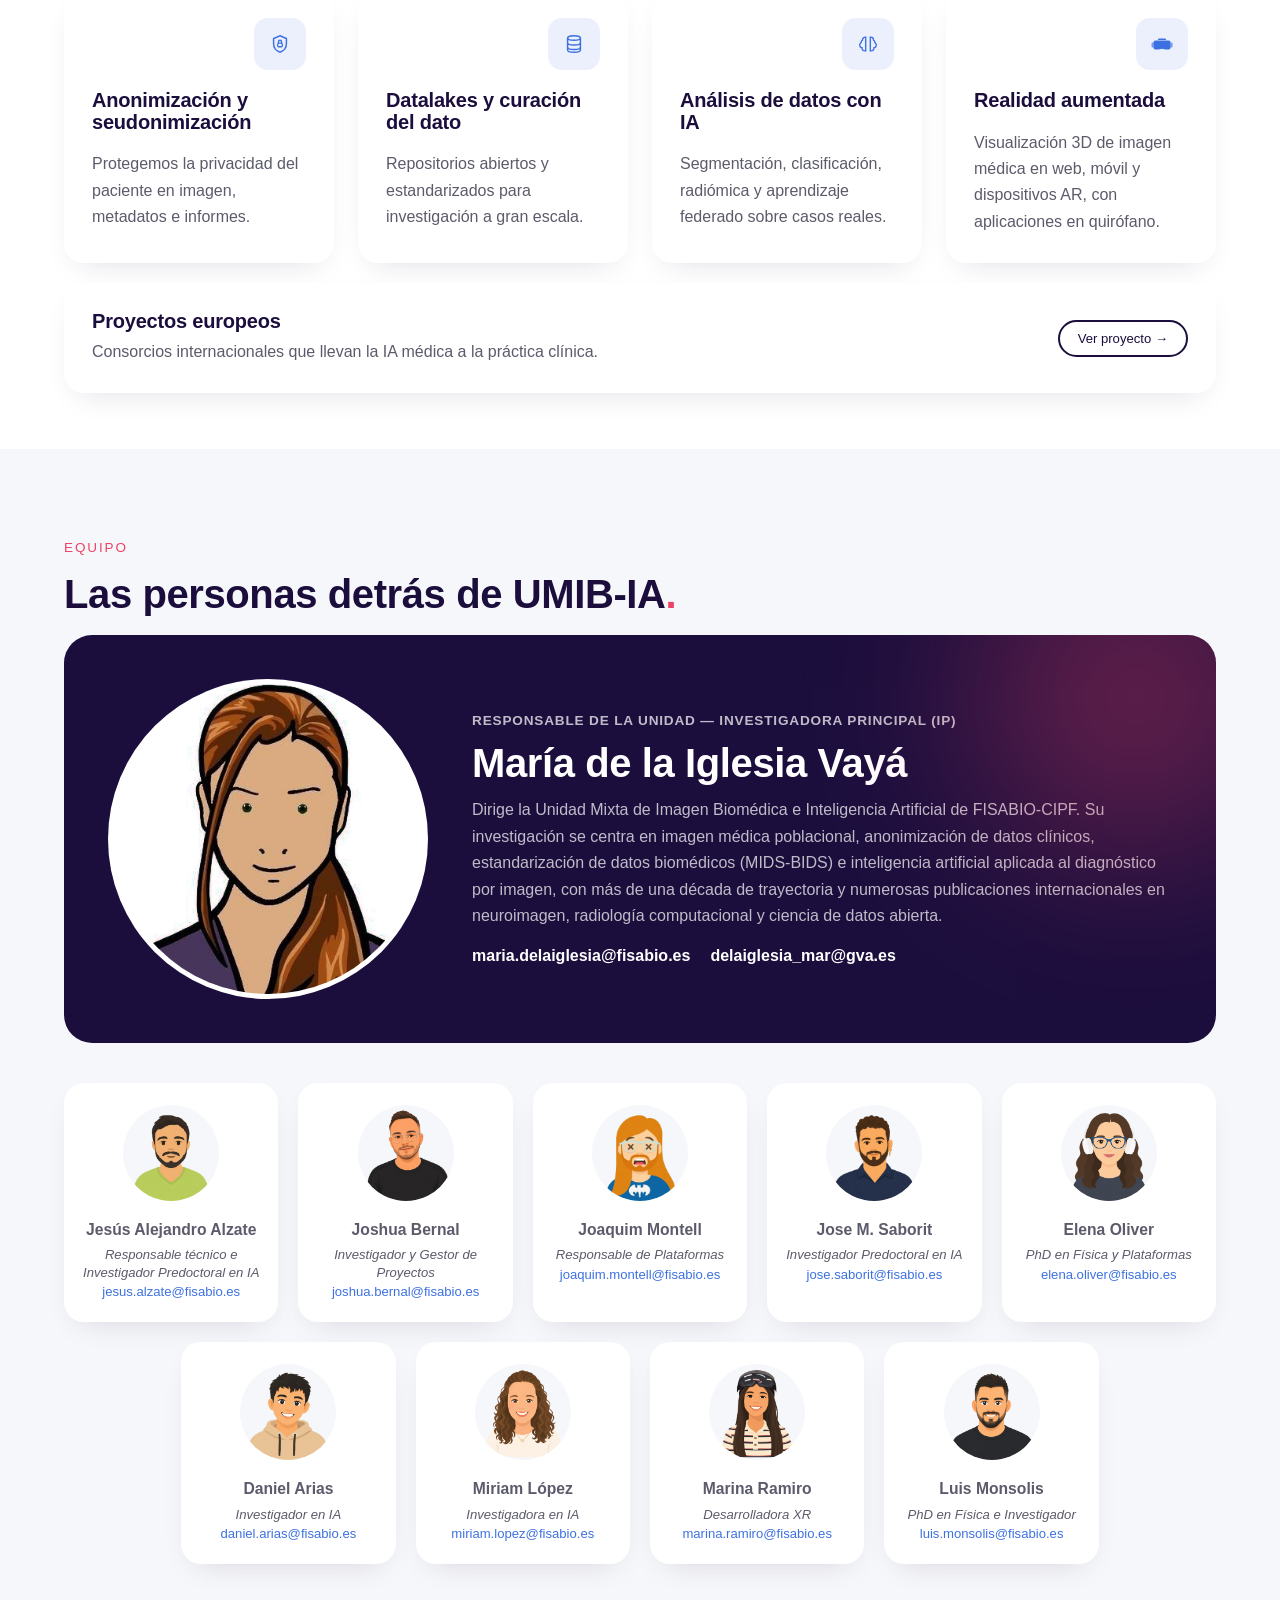
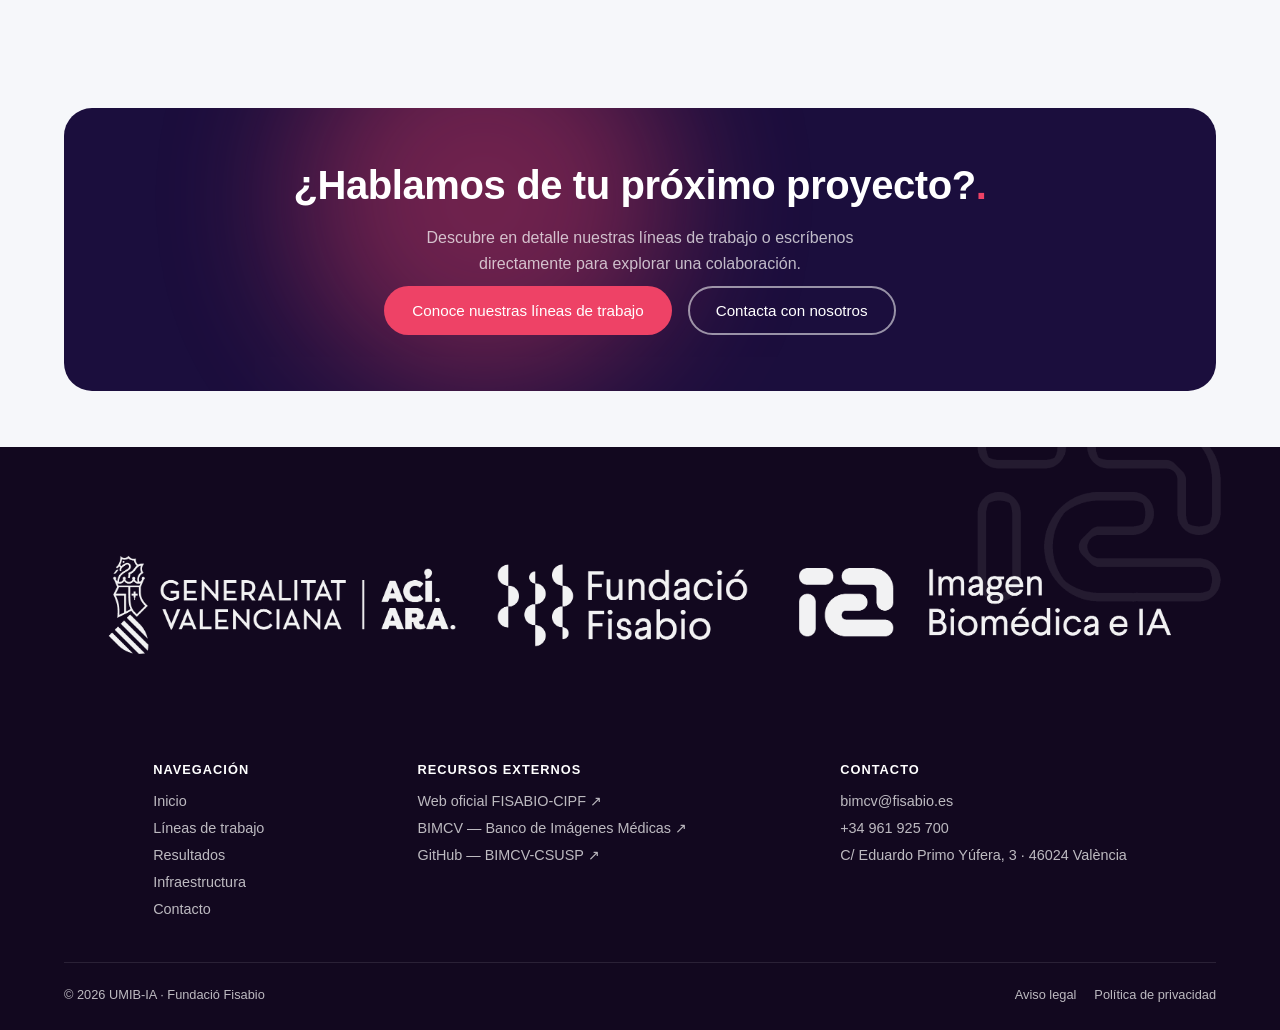
==== commit 80f4eedf: "change team images" ====
--- a/index.html
+++ b/index.html
@@ -183,7 +183,7 @@
         <p class="team-card__name">Joaquim Montell</p><p class="team-card__role">Responsable de Plataformas</p><p class="team-card__email">joaquim.montell@fisabio.es</p>
       </div>
       <div class="card team-card reveal">
-        <div class="team-card__portrait"><img src="assets/equipo/jose-m-saborit.png" alt="Jose M. Saborit"></div>
+        <div class="team-card__portrait"><img src="assets/equipo/jose-m-saborit.png" alt="Jose Manuel Saborit"></div>
         <p class="team-card__name">Jose M. Saborit</p><p class="team-card__role">Investigador Predoctoral en IA</p><p class="team-card__email">jose.saborit@fisabio.es</p>
       </div>
       <div class="card team-card reveal">
@@ -204,7 +204,7 @@
       </div>
       <div class="card team-card reveal">
         <div class="team-card__portrait"><img src="assets/equipo/luis-monsolis.png" alt="Luis Monsolis"></div>
-        <p class="team-card__name">Luis Monsolis</p><p class="team-card__role">PhD en física e investigador</p><p class="team-card__email">luis.monsolis@fisabio.es</p>
+        <p class="team-card__name">Luis Monsolis</p><p class="team-card__role">PhD en Física e Investigador</p><p class="team-card__email">luis.monsolis@fisabio.es</p>
       </div>
       <!-- <div class="card team-card reveal">
         <div class="team-card__portrait"><img src="assets/equipo/luis-artieda.png" alt="Luis Artieda"></div>
--- a/css/styles.css
+++ b/css/styles.css
@@ -1150,3 +1150,28 @@
 }
 /* En el menú desplegable de móvil ocupa su propia línea */
 .nav__mobile .lang-switch{ margin: 14px 0 0; width: max-content; }
+
+/* ---------- Pósters de congresos ---------- */
+.poster-card{ display: flex; flex-direction: column; padding: 0; overflow: hidden; }
+.poster-card__thumb{
+  display: block;
+  background: var(--bg-light);
+  border-bottom: 1px solid var(--border);
+  aspect-ratio: 3/4;
+  overflow: hidden;
+}
+.poster-card__thumb img{
+  width: 100%; height: 100%;
+  object-fit: cover; object-position: top center;
+  transition: transform var(--dur) var(--ease);
+}
+.poster-card:hover .poster-card__thumb img{ transform: scale(1.03); }
+.poster-card__body{ padding: 20px 22px 22px; display: flex; flex-direction: column; flex: 1; }
+.poster-card__venue{
+  font-size: 0.68rem; font-weight: 800; letter-spacing: .06em; text-transform: uppercase;
+  color: var(--blue-brand); margin-bottom: 8px;
+}
+.poster-card__title{ font-family: var(--font-display); font-size: 0.98rem; line-height: 1.3; margin: 0 0 8px; }
+.poster-card__authors{ font-size: 0.8rem; color: var(--text-secondary); margin: 0 0 14px; line-height: 1.45; }
+.poster-card__link{ margin-top: auto; font-size: 0.8rem; font-weight: 700; color: var(--blue-brand); }
+.poster-card:hover .poster-card__link{ color: var(--coral); }
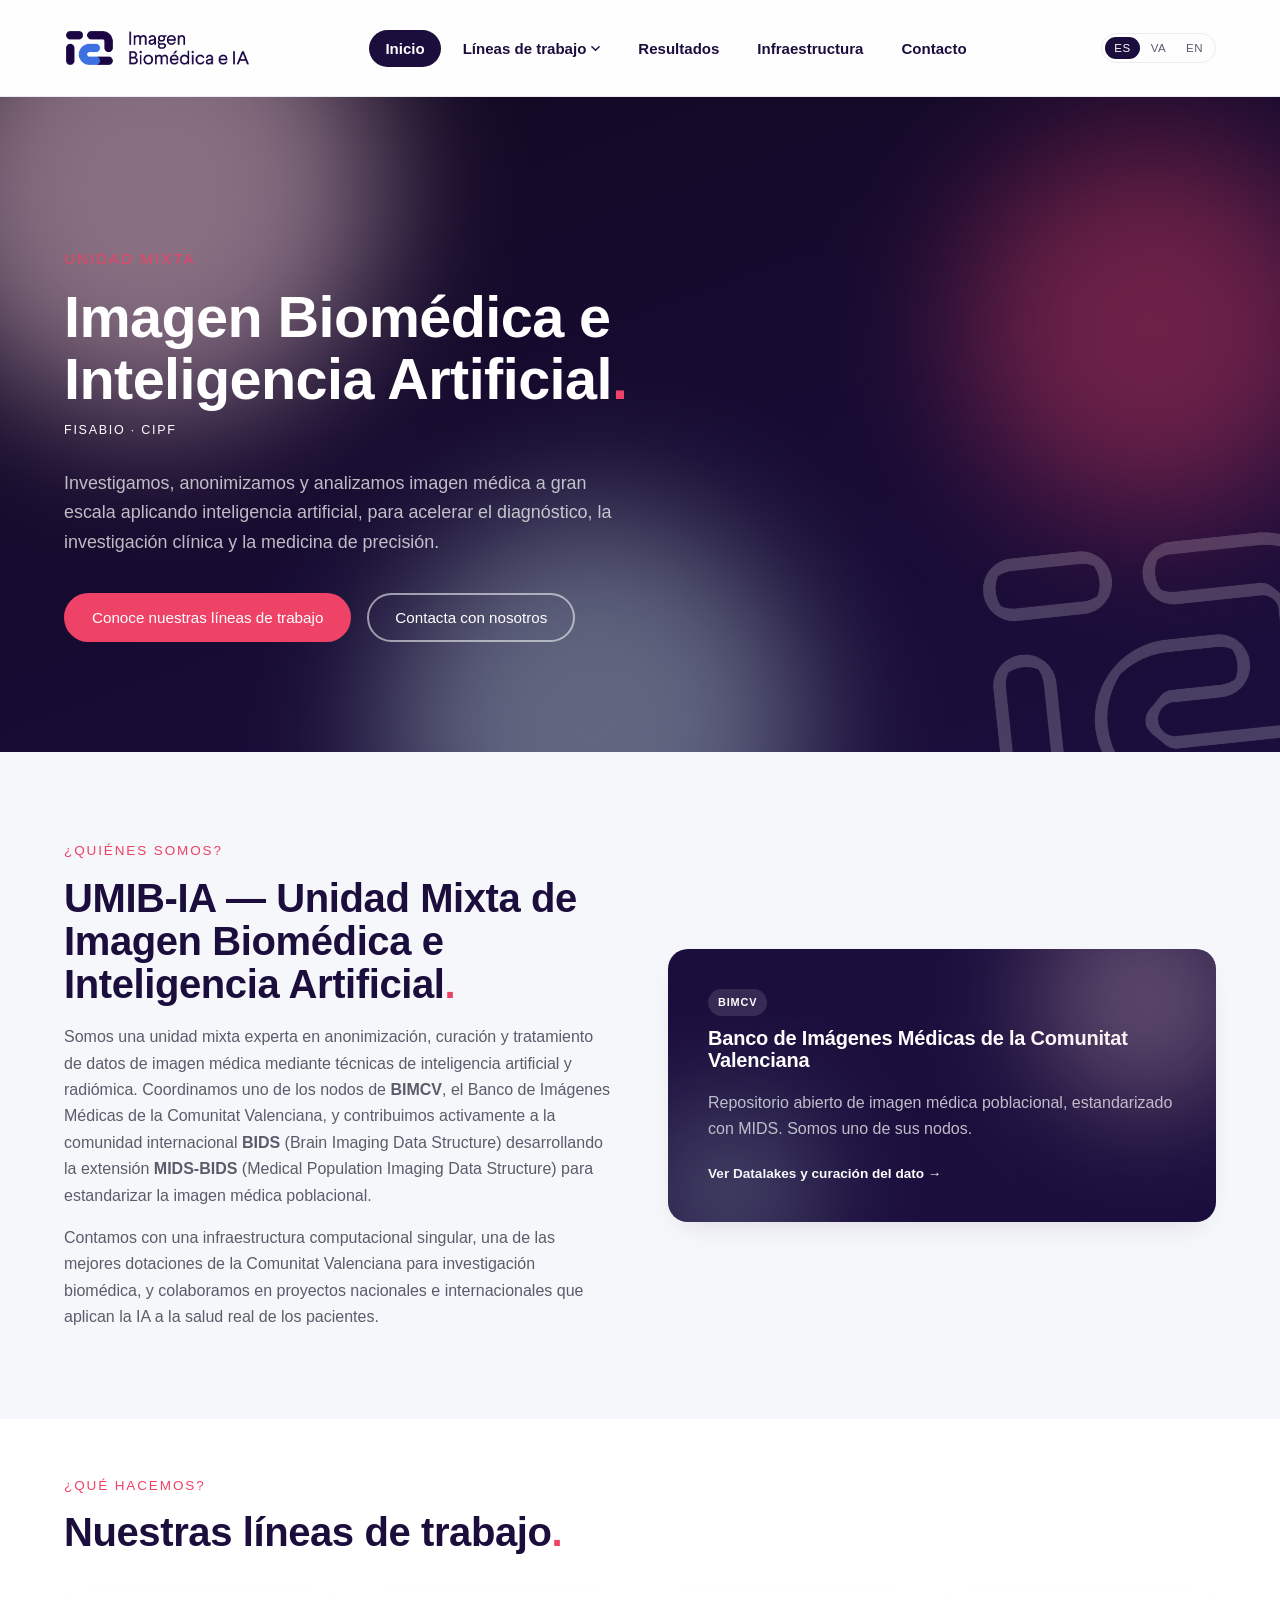
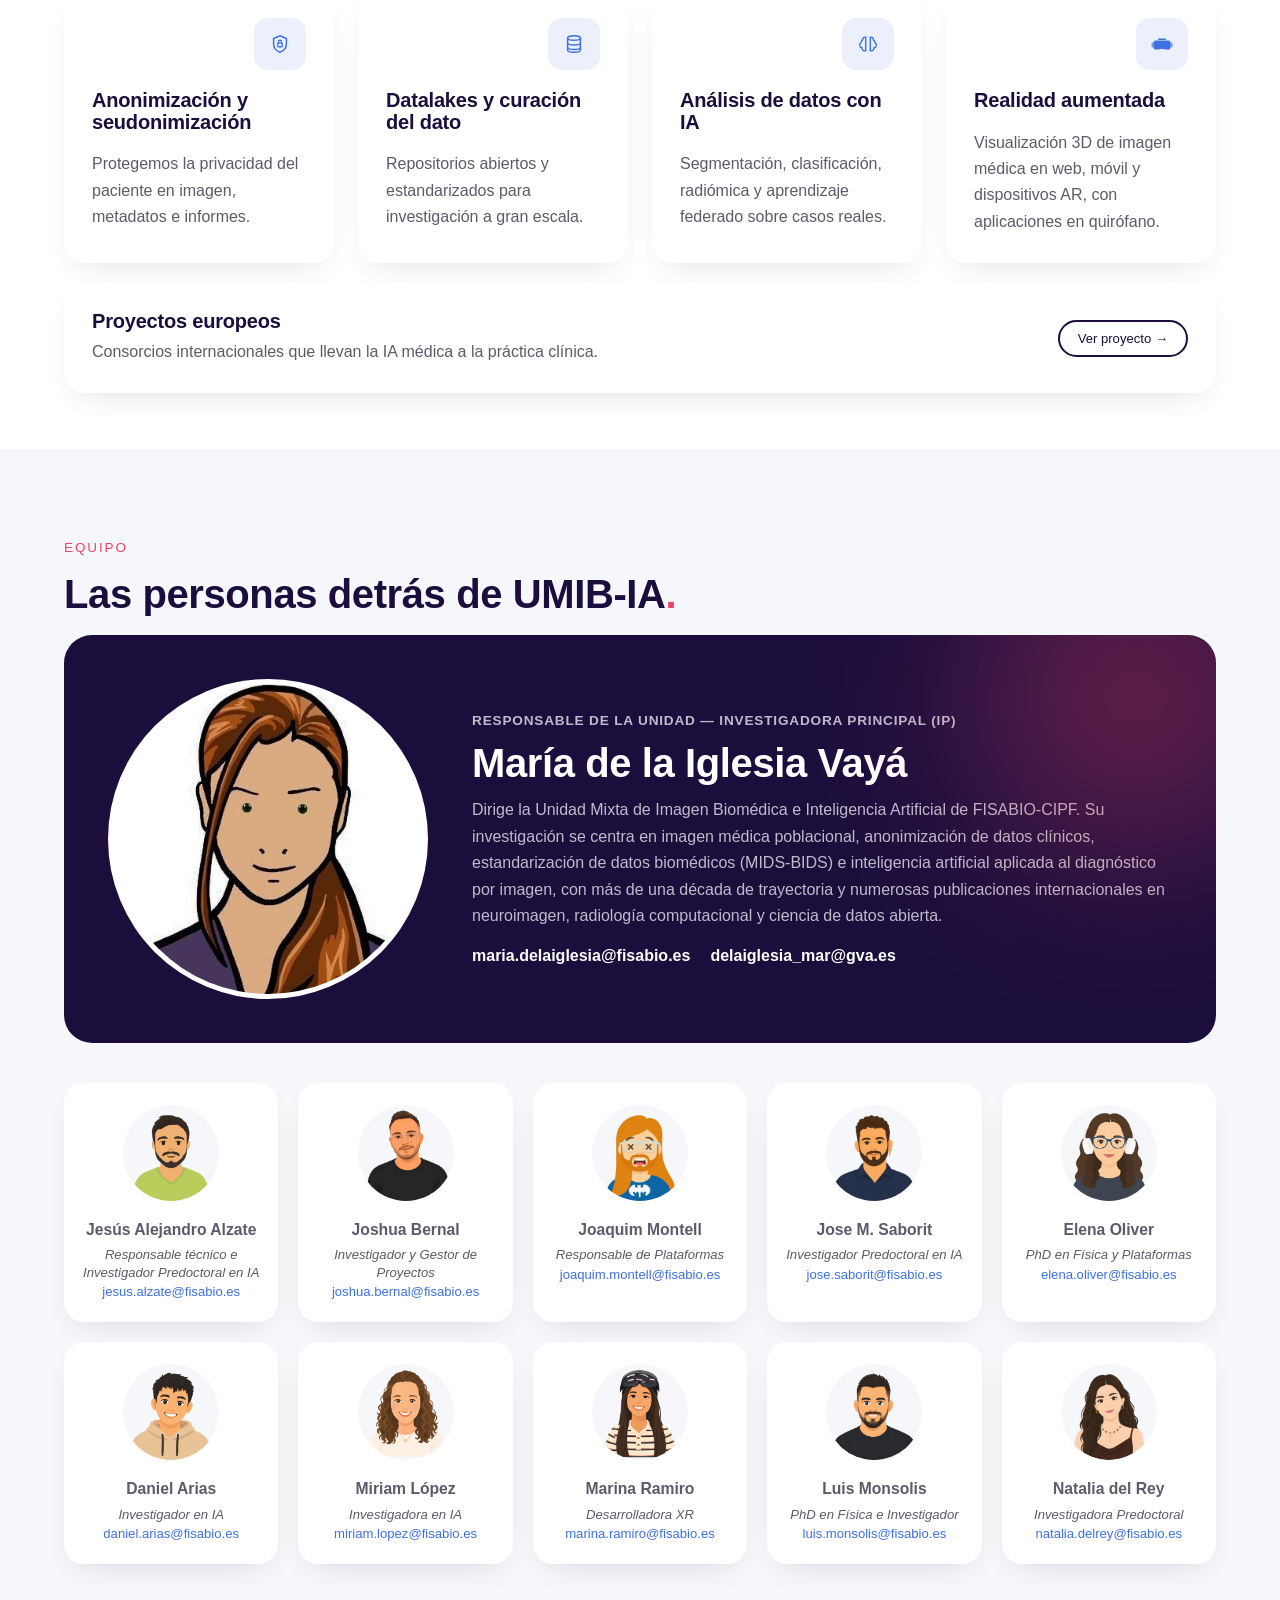
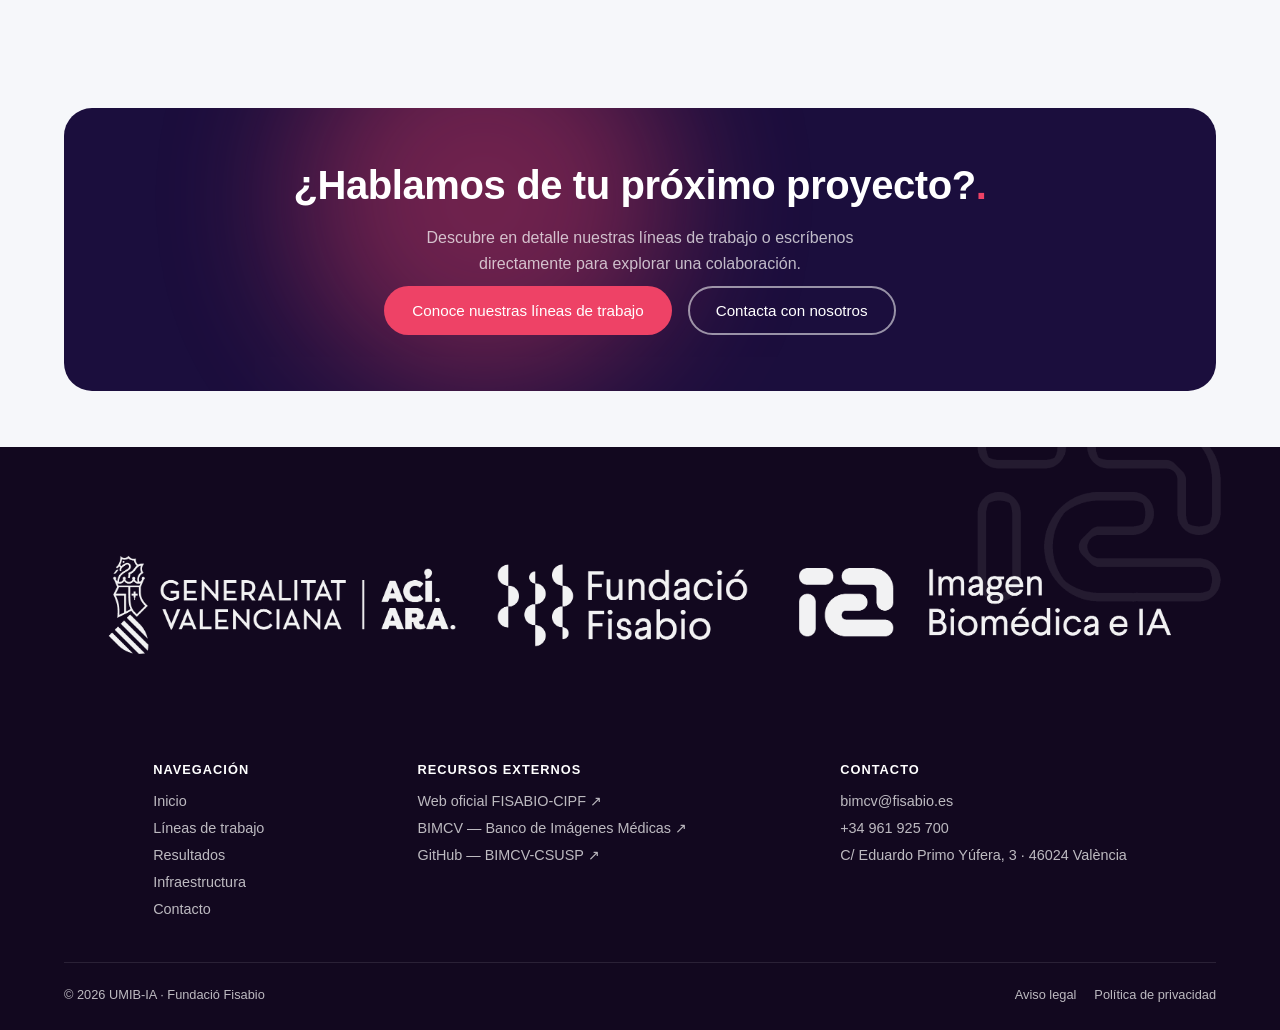
==== commit 6d83bb17: "add natalia" ====
--- a/index.html
+++ b/index.html
@@ -206,6 +206,11 @@
         <div class="team-card__portrait"><img src="assets/equipo/luis-monsolis.png" alt="Luis Monsolis"></div>
         <p class="team-card__name">Luis Monsolis</p><p class="team-card__role">PhD en Física e Investigador</p><p class="team-card__email">luis.monsolis@fisabio.es</p>
       </div>
+      <div class="card team-card reveal">
+        <div class="team-card__portrait"><img src="assets/equipo/natalia-del-rey.png" alt="Natalia del Rey"></div>
+        <p class="team-card__name">Natalia del Rey</p><p class="team-card__role">Investigadora Predoctoral</p><p class="team-card__email">natalia.delrey@fisabio.es</p>
+      </div>
+      </div>
       <!-- <div class="card team-card reveal">
         <div class="team-card__portrait"><img src="assets/equipo/luis-artieda.png" alt="Luis Artieda"></div>
         <p class="team-card__name">Luis Artieda</p><p class="team-card__role">Cargo — pendiente</p><p class="team-card__email">luis.artieda@fisabio.es</p>
